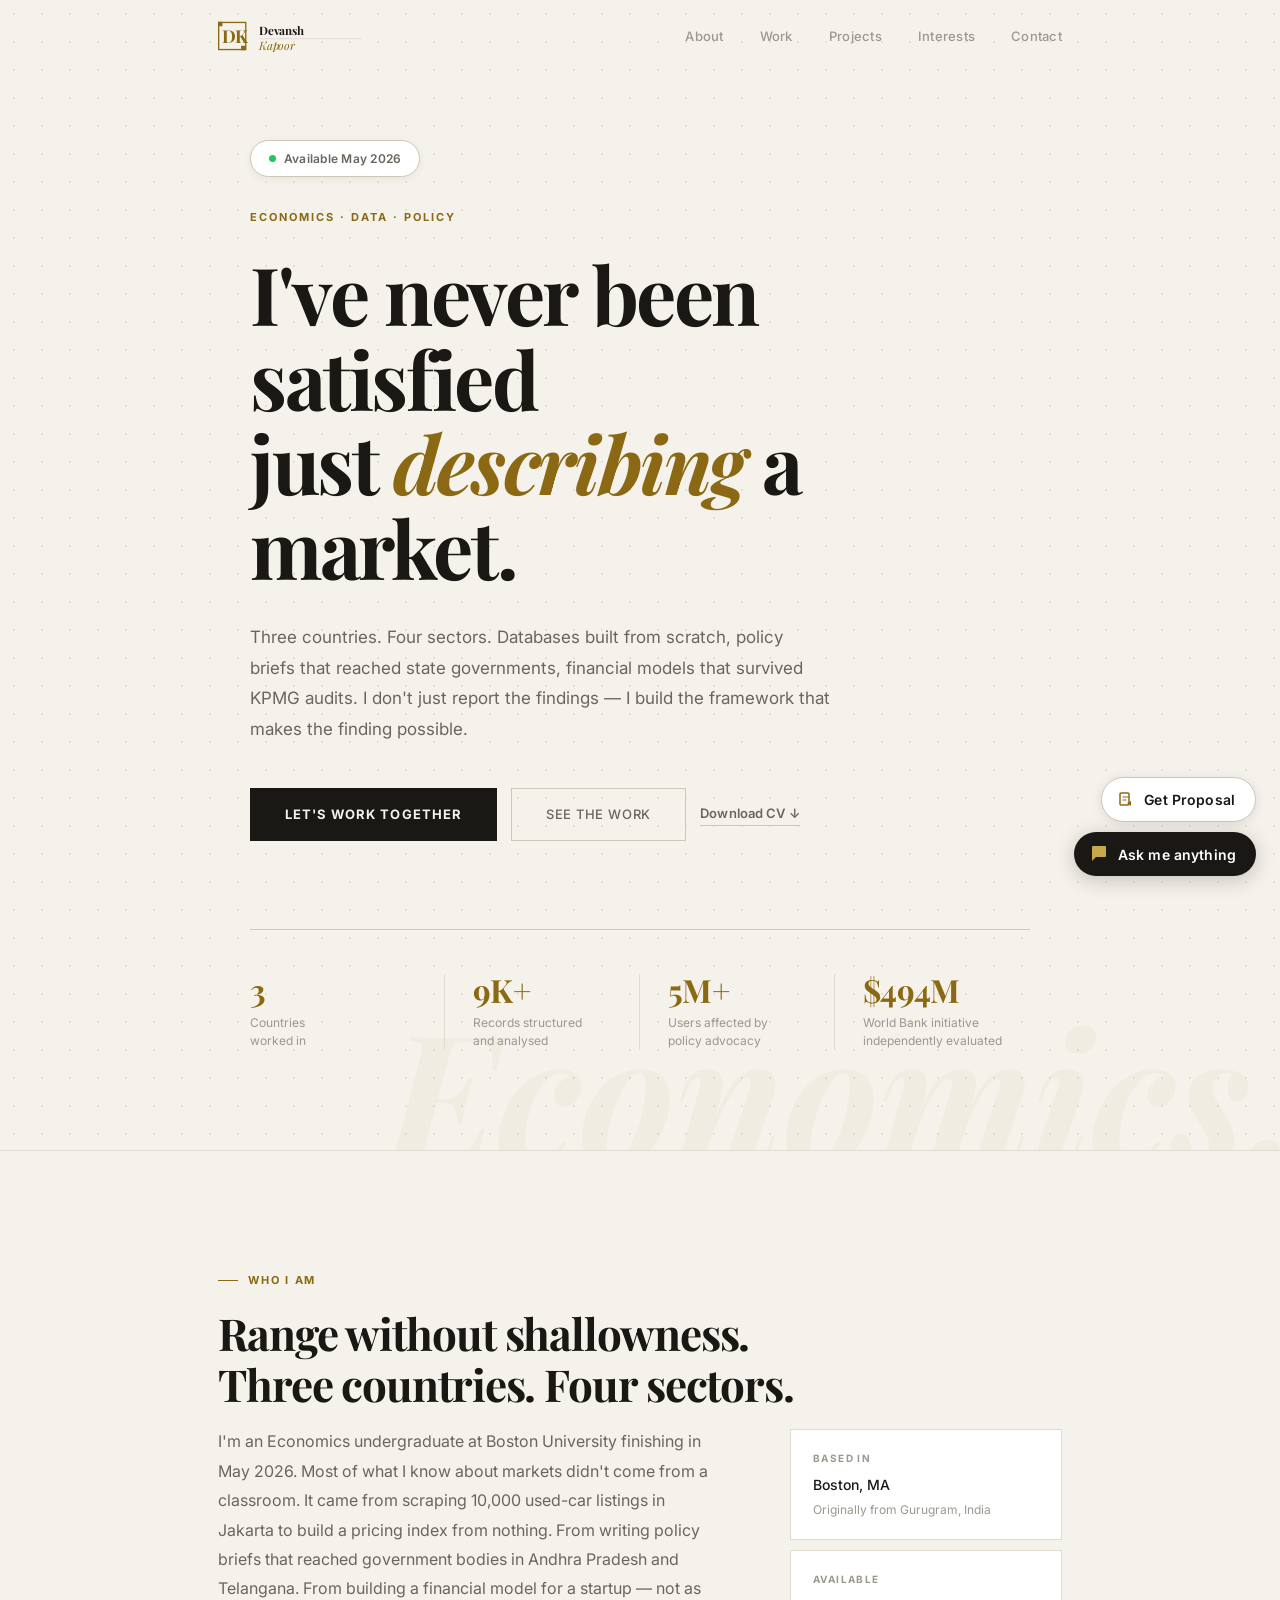
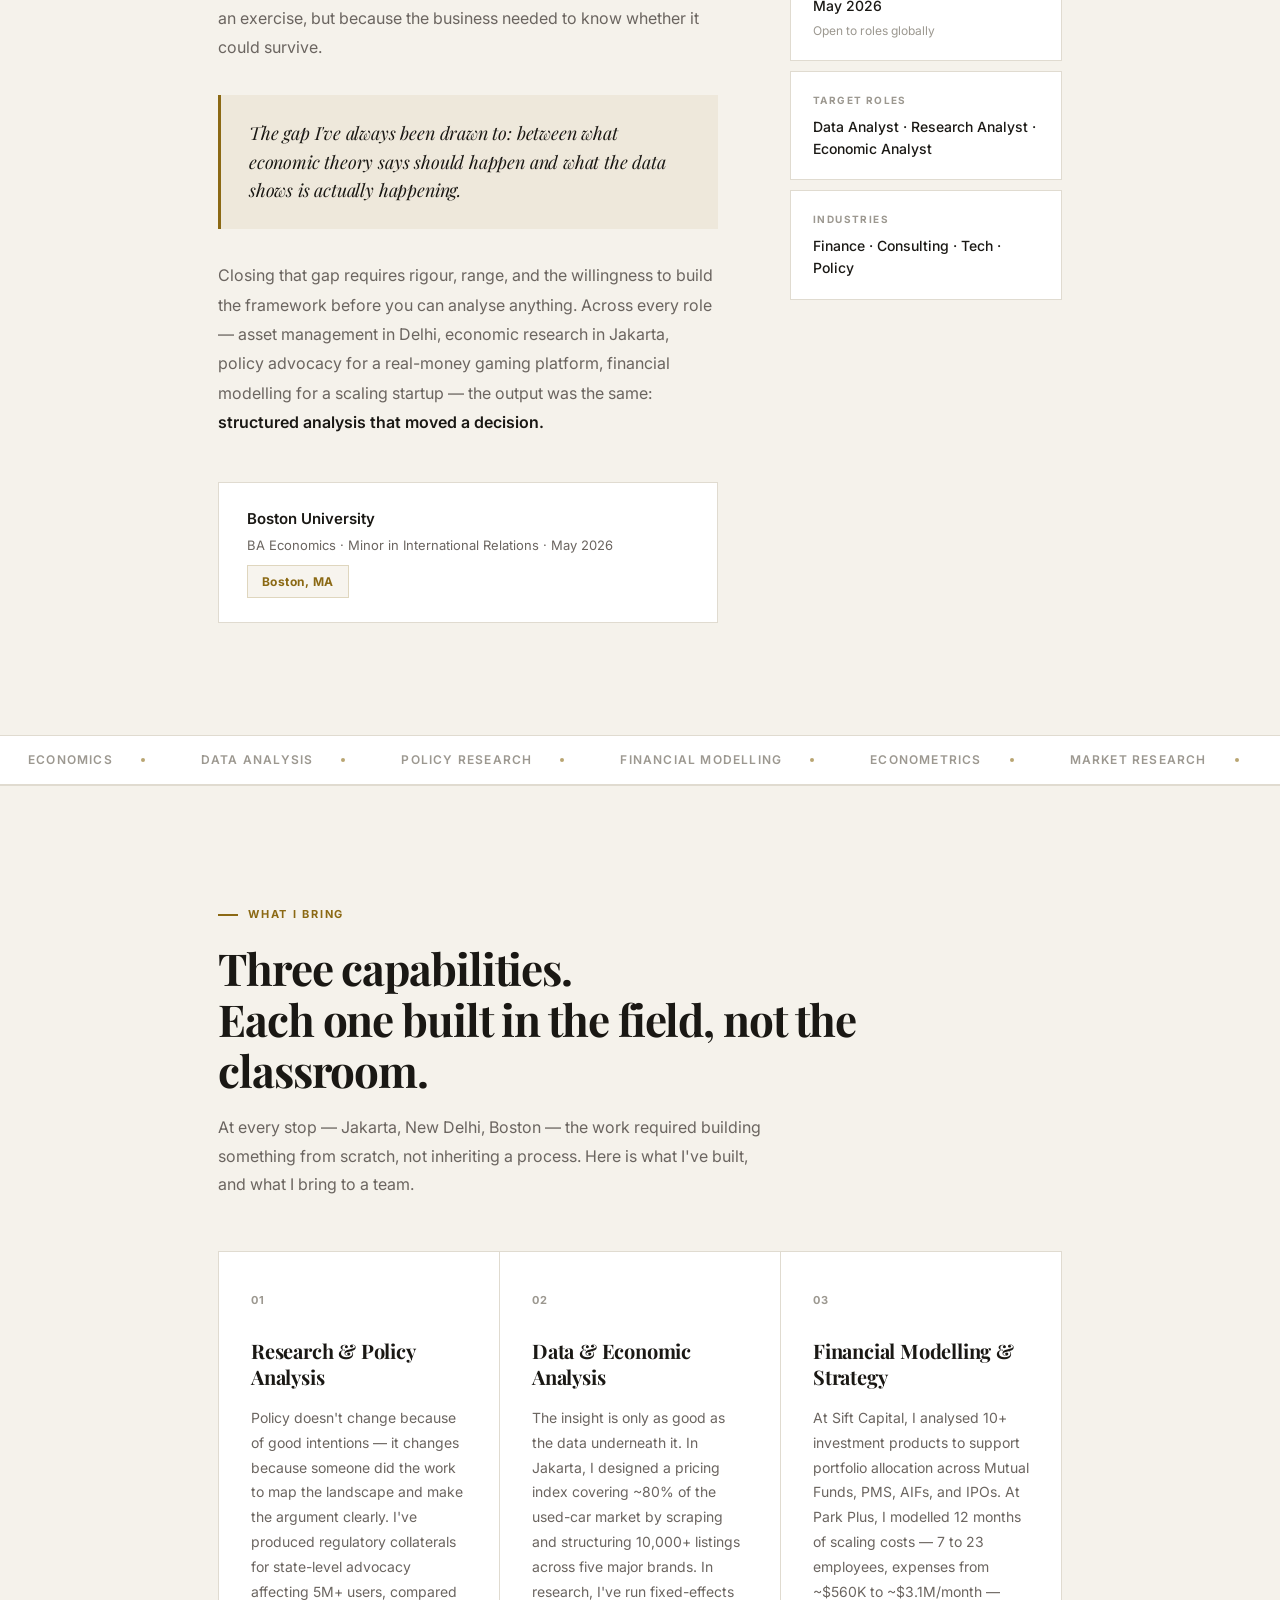
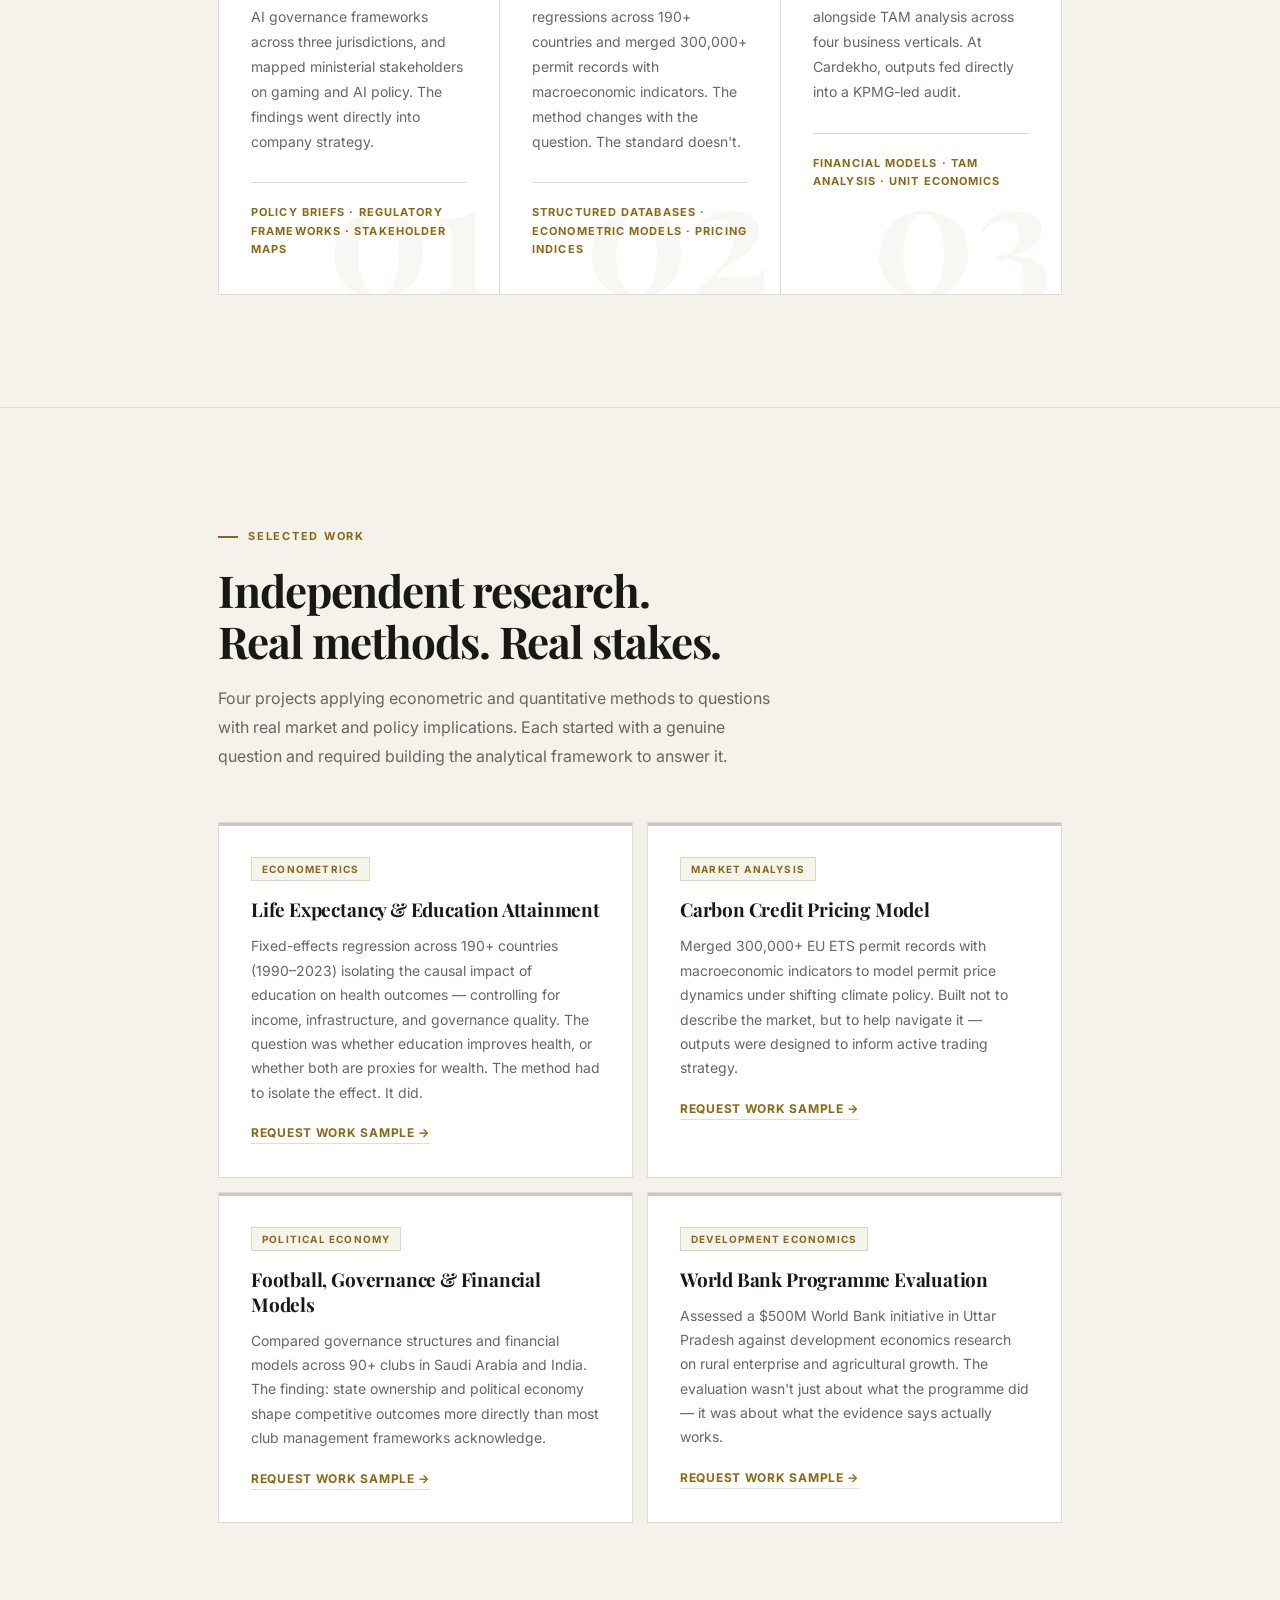
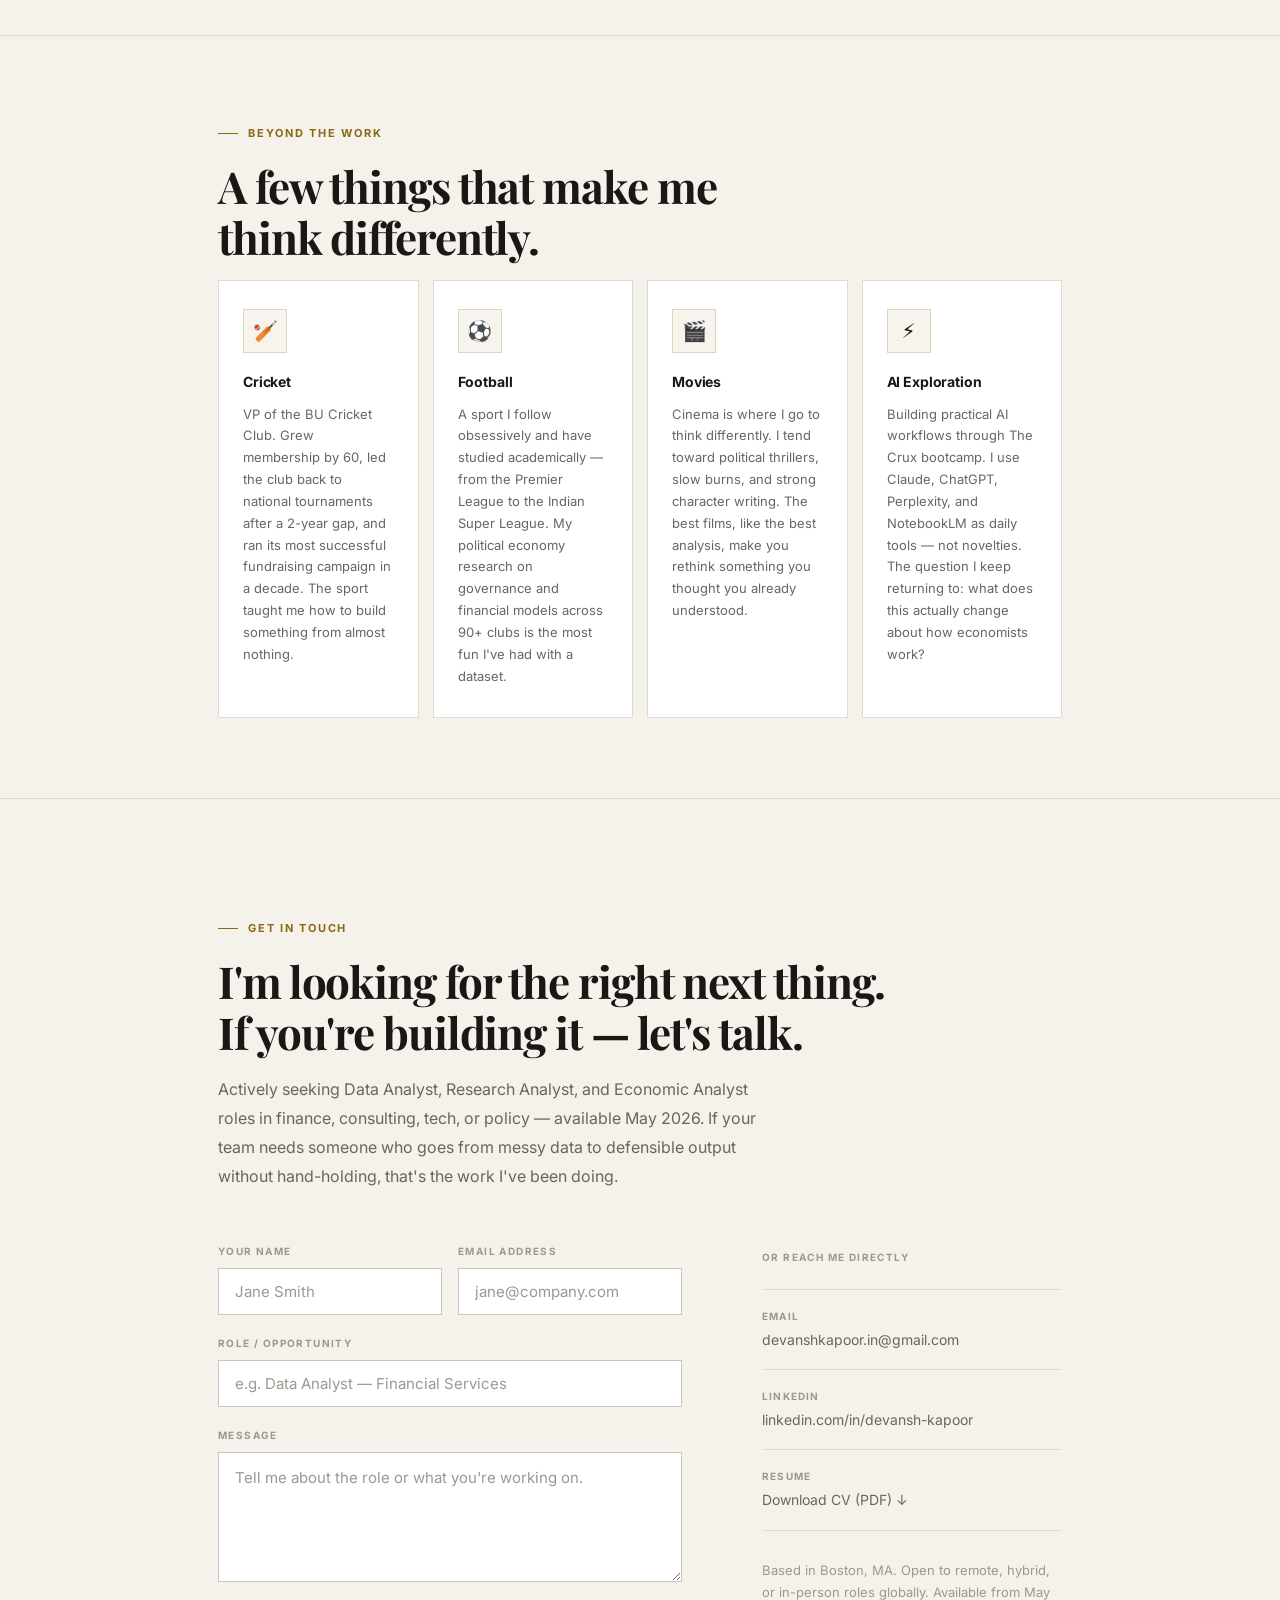
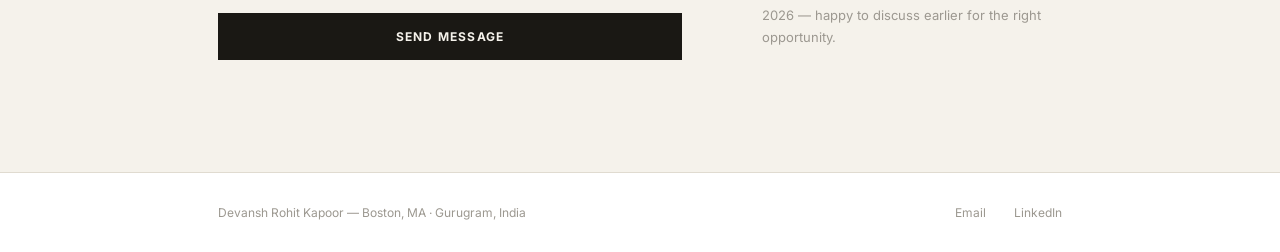
==== index.html @ a463409f "Initial commit" ====
<!DOCTYPE html>
<html lang="en">
<head>
  <meta charset="UTF-8" />
  <meta name="viewport" content="width=device-width, initial-scale=1.0" />
  <meta name="description" content="Devansh Kapoor — Economics, Data &amp; Policy Analyst. BU Economics undergraduate with experience across India, Indonesia, and the US." />
  <title>Devansh Kapoor — Economics &amp; Data Analyst</title>
  <meta name="theme-color" content="#f5f2eb" />

  <link rel="preconnect" href="https://fonts.googleapis.com" />
  <link rel="preconnect" href="https://fonts.gstatic.com" crossorigin />
  <link href="https://fonts.googleapis.com/css2?family=Playfair+Display:ital,wght@0,400;0,600;0,700;1,400;1,600&family=Inter:wght@300;400;500;600;700&display=swap" rel="stylesheet" />
  <link rel="stylesheet" href="styles.css" />
</head>
<body>

  <!-- ── Nav ── -->
  <nav id="nav">
    <div class="nav-inner">
      <a href="#hero" class="nav-logo" aria-label="Devansh Kapoor — home">
        <svg xmlns="http://www.w3.org/2000/svg" viewBox="0 0 168 36" height="32" fill="none" aria-hidden="true">
          <!-- Square mark frame -->
          <rect x="0.75" y="2.75" width="30.5" height="30.5" stroke="#8b6914" stroke-width="1.5"/>
          <!-- Corner accent squares -->
          <rect x="0" y="2" width="5" height="5" fill="#8b6914"/>
          <rect x="26" y="29" width="5" height="5" fill="#8b6914"/>
          <!-- DK monogram -->
          <text x="4" y="26" font-family="'Playfair Display', Georgia, serif" font-size="20" font-weight="700" fill="#8b6914" letter-spacing="-1">DK</text>
          <!-- Wordmark: Devansh -->
          <text x="46" y="17" font-family="'Playfair Display', Georgia, serif" font-size="13" font-weight="700" fill="#1a1814" letter-spacing="-0.2">Devansh</text>
          <!-- Thin rule between names -->
          <line x1="46" y1="21" x2="162" y2="21" stroke="#e0dbd0" stroke-width="1"/>
          <!-- Wordmark: Kapoor italic gold -->
          <text x="46" y="34" font-family="'Playfair Display', Georgia, serif" font-size="13" font-weight="400" font-style="italic" fill="#8b6914" letter-spacing="-0.2">Kapoor</text>
        </svg>
      </a>
      <ul class="nav-links">
        <li><a href="#about">About</a></li>
        <li><a href="#services">Work</a></li>
        <li><a href="#projects">Projects</a></li>
        <li><a href="#interests">Interests</a></li>
        <li><a href="#contact">Contact</a></li>
      </ul>
      <button class="nav-hamburger" id="menu-btn" aria-label="Open menu" aria-expanded="false">
        <span></span><span></span><span></span>
      </button>
    </div>
  </nav>

  <!-- Mobile Menu -->
  <div class="nav-mobile" id="mobile-menu" role="dialog" aria-label="Navigation">
    <a href="#about">About</a>
    <a href="#services">Work</a>
    <a href="#projects">Projects</a>
    <a href="#interests">Interests</a>
    <a href="#contact">Contact</a>
  </div>

  <!-- ── Hero ── -->
  <section id="hero">
    <div class="wrap">
      <div class="hero-content">
        <div class="hero-badge fade-up">
          <span class="badge-dot"></span>
          Available May 2026
        </div>

        <span class="hero-tag fade-up">Economics · Data · Policy</span>

        <h1 class="hero-h1 fade-up">
          I've never been satisfied<br>
          just <em>describing</em> a market.
        </h1>

        <p class="hero-sub fade-up">
          Three countries. Four sectors. Databases built from scratch, policy briefs that
          reached state governments, financial models that survived KPMG audits. I don't
          just report the findings — I build the framework that makes the finding possible.
        </p>

        <div class="hero-ctas fade-up">
          <a href="#contact" class="btn-primary">Let's work together</a>
          <a href="#services" class="btn-secondary">See the work</a>
          <!-- Drop Devansh_Kapoor_CV.pdf into my-site/ to activate this link -->
          <a href="./Devansh_Kapoor_CV.pdf" download class="btn-text">
            Download CV ↓
          </a>
        </div>

        <div class="hero-stats stagger">
          <div class="stat-item">
            <div class="stat-num" data-target="3" data-suffix="">3</div>
            <div class="stat-label">Countries<br>worked in</div>
          </div>
          <div class="stat-item">
            <div class="stat-num" data-target="10" data-suffix="K+">10K+</div>
            <div class="stat-label">Records structured<br>and analysed</div>
          </div>
          <div class="stat-item">
            <div class="stat-num" data-target="5" data-suffix="M+">5M+</div>
            <div class="stat-label">Users affected by<br>policy advocacy</div>
          </div>
          <div class="stat-item">
            <div class="stat-num" data-target="500" data-suffix="M" data-prefix="$">$500M</div>
            <div class="stat-label">World Bank initiative<br>independently evaluated</div>
          </div>
        </div>
      </div>
    </div>
  </section>

  <!-- ── About ── -->
  <section id="about">
    <div class="wrap">
      <p class="s-label fade-up">Who I Am</p>
      <h2 class="s-title fade-up">Range without shallowness.<br>Three countries. Four sectors.</h2>

      <div class="about-grid fade-up">
        <div class="about-body">
          <p>
            I'm an Economics undergraduate at Boston University finishing in May 2026.
            Most of what I know about markets didn't come from a classroom. It came from
            scraping 10,000 used-car listings in Jakarta to build a pricing index from
            nothing. From writing policy briefs that reached government bodies in Andhra
            Pradesh and Telangana. From building a financial model for a startup — not as
            an exercise, but because the business needed to know whether it could survive.
          </p>

          <div class="pull-quote">
            <p>The gap I've always been drawn to: between what economic theory says should happen
            and what the data shows is actually happening.</p>
          </div>

          <p>
            Closing that gap requires rigour, range, and the willingness to build the framework
            before you can analyse anything. Across every role — asset management in Delhi,
            economic research in Jakarta, policy advocacy for a real-money gaming platform,
            financial modelling for a scaling startup — the output was the same: <strong>structured
            analysis that moved a decision.</strong>
          </p>

          <div class="edu-strip">
            <div>
              <div class="edu-name">Boston University</div>
              <div class="edu-degree">BA Economics &middot; Minor in International Relations &middot; May 2026</div>
              <div class="edu-badge">Boston, MA</div>
            </div>
          </div>
        </div>

        <div class="about-sidebar">
          <div class="sidebar-block">
            <div class="sidebar-block-label">Based In</div>
            <div class="sidebar-block-value">Boston, MA</div>
            <div class="sidebar-block-sub">Originally from Gurugram, India</div>
          </div>
          <div class="sidebar-block">
            <div class="sidebar-block-label">Available</div>
            <div class="sidebar-block-value">May 2026</div>
            <div class="sidebar-block-sub">Open to roles globally</div>
          </div>
          <div class="sidebar-block">
            <div class="sidebar-block-label">Target Roles</div>
            <div class="sidebar-block-value">Data Analyst &middot; Research Analyst &middot; Economic Analyst</div>
          </div>
          <div class="sidebar-block">
            <div class="sidebar-block-label">Industries</div>
            <div class="sidebar-block-value">Finance &middot; Consulting &middot; Tech &middot; Policy</div>
          </div>
        </div>
      </div>
    </div>
  </section>

  <!-- ── Marquee — moved below About so hero → about flow is uninterrupted ── -->
  <div class="marquee-wrap">
    <div class="marquee-inner">
      <span class="marquee-item">Economics<span class="marquee-dot"></span></span>
      <span class="marquee-item">Data Analysis<span class="marquee-dot"></span></span>
      <span class="marquee-item">Policy Research<span class="marquee-dot"></span></span>
      <span class="marquee-item">Financial Modelling<span class="marquee-dot"></span></span>
      <span class="marquee-item">Econometrics<span class="marquee-dot"></span></span>
      <span class="marquee-item">Market Research<span class="marquee-dot"></span></span>
      <span class="marquee-item">Stakeholder Mapping<span class="marquee-dot"></span></span>
      <span class="marquee-item">Python &amp; SQL<span class="marquee-dot"></span></span>
      <span class="marquee-item">Stata &amp; Power BI<span class="marquee-dot"></span></span>
      <span class="marquee-item">Regression Analysis<span class="marquee-dot"></span></span>
      <span class="marquee-item">Economics<span class="marquee-dot"></span></span>
      <span class="marquee-item">Data Analysis<span class="marquee-dot"></span></span>
      <span class="marquee-item">Policy Research<span class="marquee-dot"></span></span>
      <span class="marquee-item">Financial Modelling<span class="marquee-dot"></span></span>
      <span class="marquee-item">Econometrics<span class="marquee-dot"></span></span>
      <span class="marquee-item">Market Research<span class="marquee-dot"></span></span>
      <span class="marquee-item">Stakeholder Mapping<span class="marquee-dot"></span></span>
      <span class="marquee-item">Python &amp; SQL<span class="marquee-dot"></span></span>
      <span class="marquee-item">Stata &amp; Power BI<span class="marquee-dot"></span></span>
      <span class="marquee-item">Regression Analysis<span class="marquee-dot"></span></span>
    </div>
  </div>

  <!-- ── Services ── -->
  <section id="services">
    <div class="wrap">
      <p class="s-label fade-up">What I Bring</p>
      <h2 class="s-title fade-up">Three capabilities.<br>Each one built in the field, not the classroom.</h2>
      <p class="s-intro fade-up">
        At every stop — Jakarta, New Delhi, Boston — the work required building something
        from scratch, not inheriting a process. Here is what I've built, and what I bring
        to a team.
      </p>

      <div class="services-grid stagger">
        <div class="service-card" data-num="01">
          <div class="service-num">01</div>
          <h3 class="service-title">Research &amp; Policy Analysis</h3>
          <p class="service-body">
            Policy doesn't change because of good intentions — it changes because someone
            did the work to map the landscape and make the argument clearly. I've produced
            regulatory collaterals for state-level advocacy affecting 5M+ users, compared
            AI governance frameworks across three jurisdictions, and mapped ministerial
            stakeholders on gaming and AI policy. The findings went directly into company
            strategy.
          </p>
          <div class="service-output">Policy briefs &middot; Regulatory frameworks &middot; Stakeholder maps</div>
        </div>

        <div class="service-card" data-num="02">
          <div class="service-num">02</div>
          <h3 class="service-title">Data &amp; Economic Analysis</h3>
          <p class="service-body">
            The insight is only as good as the data underneath it. In Jakarta, I designed
            a pricing index covering ~80% of the used-car market by scraping and structuring
            10,000+ listings across five major brands. In research, I've run fixed-effects
            regressions across 190+ countries and merged 300,000+ permit records with
            macroeconomic indicators. The method changes with the question. The standard
            doesn't.
          </p>
          <div class="service-output">Structured databases &middot; Econometric models &middot; Pricing indices</div>
        </div>

        <div class="service-card" data-num="03">
          <div class="service-num">03</div>
          <h3 class="service-title">Financial Modelling &amp; Strategy</h3>
          <p class="service-body">
            At Sift Capital, I analysed 10+ investment products to support portfolio
            allocation across Mutual Funds, PMS, AIFs, and IPOs. At Park Plus, I modelled
            12 months of scaling costs — 7 to 23 employees, expenses from ~$560K to
            ~$3.1M/month — alongside TAM analysis across four business verticals. At
            Cardekho, outputs fed directly into a KPMG-led audit.
          </p>
          <div class="service-output">Financial models &middot; TAM analysis &middot; Unit economics</div>
        </div>
      </div>
    </div>
  </section>

  <!-- ── Projects ── -->
  <section id="projects">
    <div class="wrap">
      <p class="s-label fade-up">Selected Work</p>
      <h2 class="s-title fade-up">Independent research.<br>Real methods. Real stakes.</h2>
      <p class="s-intro fade-up">
        Four projects applying econometric and quantitative methods to questions with real
        market and policy implications. Each started with a genuine question and required
        building the analytical framework to answer it.
      </p>

      <div class="projects-grid stagger">
        <div class="project-card">
          <span class="project-tag">Econometrics</span>
          <h3 class="project-title">Life Expectancy &amp; Education Attainment</h3>
          <p class="project-desc">
            Fixed-effects regression across 190+ countries (1990–2023) isolating the causal
            impact of education on health outcomes — controlling for income, infrastructure,
            and governance quality. The question was whether education improves health, or
            whether both are proxies for wealth. The method had to isolate the effect. It did.
          </p>
          <a href="#contact" class="project-link">Request work sample →</a>
        </div>

        <div class="project-card">
          <span class="project-tag">Market Analysis</span>
          <h3 class="project-title">Carbon Credit Pricing Model</h3>
          <p class="project-desc">
            Merged 300,000+ EU ETS permit records with macroeconomic indicators to model
            permit price dynamics under shifting climate policy. Built not to describe the
            market, but to help navigate it — outputs were designed to inform active trading
            strategy.
          </p>
          <a href="#contact" class="project-link">Request work sample →</a>
        </div>

        <div class="project-card">
          <span class="project-tag">Political Economy</span>
          <h3 class="project-title">Football, Governance &amp; Financial Models</h3>
          <p class="project-desc">
            Compared governance structures and financial models across 90+ clubs in Saudi
            Arabia and India. The finding: state ownership and political economy shape
            competitive outcomes more directly than most club management frameworks
            acknowledge.
          </p>
          <a href="#contact" class="project-link">Request work sample →</a>
        </div>

        <div class="project-card">
          <span class="project-tag">Development Economics</span>
          <h3 class="project-title">World Bank Programme Evaluation</h3>
          <p class="project-desc">
            Assessed a $500M World Bank initiative in Uttar Pradesh against development
            economics research on rural enterprise and agricultural growth. The evaluation
            wasn't just about what the programme did — it was about what the evidence says
            actually works.
          </p>
          <a href="#contact" class="project-link">Request work sample →</a>
        </div>
      </div>
    </div>
  </section>

  <!-- ── Interests ── -->
  <section id="interests">
    <div class="wrap">
      <p class="s-label fade-up">Beyond the Work</p>
      <h2 class="s-title fade-up">A few things that make me<br>think differently.</h2>

      <div class="interests-grid stagger">
        <div class="interest-card">
          <div class="interest-icon-wrap">🏏</div>
          <div class="interest-title">Cricket</div>
          <p class="interest-body">
            VP of the BU Cricket Club. Grew membership by 60, led the club back to national
            tournaments after a 2-year gap, and ran its most successful fundraising campaign
            in a decade. The sport taught me how to build something from almost nothing.
          </p>
        </div>

        <div class="interest-card">
          <div class="interest-icon-wrap">⚽</div>
          <div class="interest-title">Football</div>
          <p class="interest-body">
            A sport I follow obsessively and have studied academically — from the Premier
            League to the Indian Super League. My political economy research on governance
            and financial models across 90+ clubs is the most fun I've had with a dataset.
          </p>
        </div>

        <div class="interest-card">
          <div class="interest-icon-wrap">🎬</div>
          <div class="interest-title">Movies</div>
          <p class="interest-body">
            Cinema is where I go to think differently. I tend toward political thrillers,
            slow burns, and strong character writing. The best films, like the best analysis,
            make you rethink something you thought you already understood.
          </p>
        </div>

        <div class="interest-card">
          <div class="interest-icon-wrap">⚡</div>
          <div class="interest-title">AI Exploration</div>
          <p class="interest-body">
            Building practical AI workflows through The Crux bootcamp. I use Claude,
            ChatGPT, Perplexity, and NotebookLM as daily tools — not novelties. The
            question I keep returning to: what does this actually change about how
            economists work?
          </p>
        </div>
      </div>
    </div>
  </section>

  <!-- ── Contact ── -->
  <section id="contact">
    <div class="wrap">
      <p class="s-label fade-up">Get In Touch</p>
      <h2 class="s-title fade-up">I'm looking for the right next thing.<br>If you're building it — let's talk.</h2>
      <p class="s-intro fade-up">
        Actively seeking Data Analyst, Research Analyst, and Economic Analyst roles in
        finance, consulting, tech, or policy — available May 2026. If your team needs
        someone who goes from messy data to defensible output without hand-holding,
        that's the work I've been doing.
      </p>

      <div class="contact-grid fade-up">
        <form id="contact-form" novalidate>
          <div class="form-row">
            <div class="form-group">
              <label class="form-label" for="name">Your Name</label>
              <input class="form-input" type="text" id="name" name="name" placeholder="Jane Smith" required />
            </div>
            <div class="form-group">
              <label class="form-label" for="email">Email Address</label>
              <input class="form-input" type="email" id="email" name="email" placeholder="jane@company.com" required />
            </div>
          </div>
          <div class="form-group">
            <label class="form-label" for="role">Role / Opportunity</label>
            <input class="form-input" type="text" id="role" name="role" placeholder="e.g. Data Analyst — Financial Services" />
          </div>
          <div class="form-group">
            <label class="form-label" for="message">Message</label>
            <textarea class="form-textarea" id="message" name="message" placeholder="Tell me about the role or what you're working on." required></textarea>
          </div>
          <button type="submit" class="form-submit" id="submit-btn">Send Message</button>
          <div class="form-error" id="form-error">Please fill in all required fields.</div>
          <div class="form-success" id="form-success">
            <p>Message received. I'll be in touch shortly.</p>
          </div>
        </form>

        <div class="contact-aside">
          <p class="contact-aside-label">Or reach me directly</p>
          <a href="mailto:devanshkapoor.in@gmail.com" class="contact-link">
            <div class="contact-link-label">Email</div>
            <div class="contact-link-val">devanshkapoor.in@gmail.com</div>
          </a>
          <a href="https://linkedin.com/in/devansh-kapoor-2b444b213" target="_blank" rel="noopener noreferrer" class="contact-link">
            <div class="contact-link-label">LinkedIn</div>
            <div class="contact-link-val">linkedin.com/in/devansh-kapoor</div>
          </a>
          <!-- Drop Devansh_Kapoor_CV.pdf into my-site/ to activate -->
          <a href="./Devansh_Kapoor_CV.pdf" download class="contact-link">
            <div class="contact-link-label">Resume</div>
            <div class="contact-link-val">Download CV (PDF) ↓</div>
          </a>
          <p class="contact-note">
            Based in Boston, MA. Open to remote, hybrid, or in-person roles globally.
            Available from May 2026 — happy to discuss earlier for the right opportunity.
          </p>
        </div>
      </div>
    </div>
  </section>

  <!-- ── Widgets ── -->
  <div id="widgets-root">

    <!-- Q&A Chat Window -->
    <div id="chat-window" class="cw-window" aria-live="polite" aria-label="Chat with Devansh's assistant">
      <div class="cw-header">
        <div class="cw-avatar">DK</div>
        <div class="cw-header-info">
          <div class="cw-header-name">Devansh's Assistant</div>
          <div class="cw-header-sub">Ask me anything</div>
        </div>
        <button class="cw-close-btn" id="chat-close" aria-label="Close chat">&times;</button>
      </div>
      <div id="chat-messages" class="cw-messages"></div>
      <div class="cw-input-row">
        <input id="chat-input" class="cw-input" type="text" placeholder="Ask about my work..." autocomplete="off" maxlength="500" aria-label="Message"/>
        <button id="chat-send" class="cw-send" aria-label="Send">
          <svg width="16" height="16" viewBox="0 0 16 16" fill="none" aria-hidden="true">
            <path d="M13.5 8L2.5 2.5l2 5.5-2 5.5L13.5 8z" fill="currentColor"/>
          </svg>
        </button>
      </div>
    </div>

    <!-- Proposal Intake Window -->
    <div id="prop-window" class="cw-window" aria-live="polite" aria-label="Get a proposal">
      <div class="cw-header cw-header--proposal">
        <div class="cw-avatar cw-avatar--proposal">
          <svg width="16" height="16" viewBox="0 0 16 16" fill="none" aria-hidden="true">
            <rect x="2" y="1" width="9" height="12" rx="1" stroke="currentColor" stroke-width="1.5"/>
            <path d="M5 5h5M5 8h3" stroke="currentColor" stroke-width="1.2" stroke-linecap="round"/>
            <path d="M9 11l4 3V9l-4 2z" fill="currentColor"/>
          </svg>
        </div>
        <div class="cw-header-info">
          <div class="cw-header-name">Get a Proposal</div>
          <div class="cw-header-sub">6 quick questions</div>
        </div>
        <button class="cw-close-btn" id="prop-close" aria-label="Close proposal">&times;</button>
      </div>
      <div class="cw-progress-strip">
        <div class="cw-progress-track">
          <div class="cw-progress-fill" id="prop-progress-fill"></div>
        </div>
        <span class="cw-progress-label" id="prop-progress-label">Step 1 of 6</span>
      </div>
      <div id="prop-messages" class="cw-messages"></div>
      <div class="cw-input-row">
        <input id="prop-input" class="cw-input" type="text" placeholder="Your answer..." autocomplete="off" maxlength="500" aria-label="Answer"/>
        <button id="prop-send" class="cw-send" aria-label="Send">
          <svg width="16" height="16" viewBox="0 0 16 16" fill="none" aria-hidden="true">
            <path d="M13.5 8L2.5 2.5l2 5.5-2 5.5L13.5 8z" fill="currentColor"/>
          </svg>
        </button>
      </div>
    </div>

    <!-- Launcher stack -->
    <div id="launcher-stack">
      <button id="prop-toggle" class="cw-toggle cw-toggle--secondary" aria-label="Get a proposal" aria-expanded="false">
        <span class="cw-toggle-icon">
          <svg width="16" height="16" viewBox="0 0 16 16" fill="none" aria-hidden="true">
            <rect x="2" y="1" width="9" height="12" rx="1" stroke="currentColor" stroke-width="1.5"/>
            <path d="M5 5h5M5 8h3" stroke="currentColor" stroke-width="1.2" stroke-linecap="round"/>
            <path d="M9 11l4 3V9l-4 2z" fill="currentColor"/>
          </svg>
        </span>
        <span class="cw-toggle-label">Get Proposal</span>
      </button>
      <button id="chat-toggle" class="cw-toggle" aria-label="Open chat assistant" aria-expanded="false">
        <span class="cw-toggle-icon">
          <svg width="18" height="18" viewBox="0 0 18 18" fill="none" aria-hidden="true">
            <path d="M2 2a1 1 0 011-1h12a1 1 0 011 1v9a1 1 0 01-1 1H6l-4 4V2z" fill="currentColor"/>
          </svg>
        </span>
        <span class="cw-toggle-label">Ask me anything</span>
      </button>
    </div>

  </div>

  <!-- ── Footer ── -->
  <footer>
    <div class="footer-inner">
      <span class="footer-copy">Devansh Rohit Kapoor &mdash; Boston, MA &middot; Gurugram, India</span>
      <div class="footer-links">
        <a href="mailto:devanshkapoor.in@gmail.com">Email</a>
        <a href="https://linkedin.com/in/devansh-kapoor-2b444b213" target="_blank" rel="noopener noreferrer">LinkedIn</a>
      </div>
    </div>
  </footer>

  <script>
    // ── Nav scroll ──────────────────────────────────────────────────────────
    const nav = document.getElementById('nav');
    let ticking = false;
    window.addEventListener('scroll', () => {
      if (!ticking) {
        requestAnimationFrame(() => {
          nav.classList.toggle('scrolled', window.scrollY > 56);
          ticking = false;
        });
        ticking = true;
      }
    }, { passive: true });

    // ── Mobile menu ─────────────────────────────────────────────────────────
    const menuBtn    = document.getElementById('menu-btn');
    const mobileMenu = document.getElementById('mobile-menu');

    function toggleMenu(force) {
      const open = force !== undefined ? force : !mobileMenu.classList.contains('open');
      mobileMenu.classList.toggle('open', open);
      menuBtn.classList.toggle('open', open);
      menuBtn.setAttribute('aria-expanded', String(open));
      document.body.style.overflow = open ? 'hidden' : '';
    }

    menuBtn.addEventListener('click', () => toggleMenu());
    mobileMenu.querySelectorAll('a').forEach(l => l.addEventListener('click', () => toggleMenu(false)));
    document.addEventListener('keydown', e => { if (e.key === 'Escape') toggleMenu(false); });

    // ── Scroll animations ───────────────────────────────────────────────────
    const observer = new IntersectionObserver((entries) => {
      entries.forEach(entry => {
        if (entry.isIntersecting) {
          entry.target.classList.add('visible');
          observer.unobserve(entry.target);
        }
      });
    }, { threshold: 0.07, rootMargin: '0px 0px -48px 0px' });

    document.querySelectorAll('.fade-up, .stagger').forEach(el => observer.observe(el));

    // ── Animated stat counters (P1-1: skip animation for single-digit targets) ──
    function easeOutCubic(t) { return 1 - Math.pow(1 - t, 3); }

    function animateCounter(el) {
      const target   = parseInt(el.dataset.target, 10);
      const suffix   = el.dataset.suffix || '';
      const prefix   = el.dataset.prefix || '';

      // Don't animate single-digit numbers — it looks broken
      if (target <= 9) {
        el.textContent = prefix + target + suffix;
        return;
      }

      const duration = 1600;
      let start = null;

      function step(ts) {
        if (!start) start = ts;
        const progress = Math.min((ts - start) / duration, 1);
        const value    = Math.floor(easeOutCubic(progress) * target);
        el.textContent = prefix + value + suffix;
        if (progress < 1) requestAnimationFrame(step);
        else el.textContent = prefix + target + suffix;
      }

      requestAnimationFrame(step);
    }

    const statsObserver = new IntersectionObserver((entries) => {
      entries.forEach(entry => {
        if (entry.isIntersecting) {
          entry.target.querySelectorAll('.stat-num[data-target]').forEach(animateCounter);
          statsObserver.unobserve(entry.target);
        }
      });
    }, { threshold: 0.5 });

    const statsEl = document.querySelector('.hero-stats');
    if (statsEl) statsObserver.observe(statsEl);

    // ── Contact form (P0-1: real Formspree submit | P0-3: visible validation) ──
    // SETUP: Create a free account at formspree.io, make a form, paste your
    // form ID below to replace YOUR_FORM_ID. Takes ~5 minutes.
    const FORMSPREE_ID = 'YOUR_FORM_ID';

    const form       = document.getElementById('contact-form');
    const submitBtn  = document.getElementById('submit-btn');
    const successMsg = document.getElementById('form-success');
    const errorMsg   = document.getElementById('form-error');

    function markError(el) { el.classList.add('error'); }
    function clearErrors() {
      form.querySelectorAll('.error').forEach(el => el.classList.remove('error'));
      errorMsg.style.display = 'none';
    }

    // Clear error state on input
    form.querySelectorAll('.form-input, .form-textarea').forEach(el => {
      el.addEventListener('input', () => el.classList.remove('error'));
    });

    form.addEventListener('submit', async (e) => {
      e.preventDefault();
      clearErrors();

      const nameEl    = form.querySelector('#name');
      const emailEl   = form.querySelector('#email');
      const messageEl = form.querySelector('#message');

      // P0-3: Visible validation — mark every empty required field
      let hasErrors = false;
      if (!nameEl.value.trim())    { markError(nameEl);    hasErrors = true; }
      if (!emailEl.value.trim())   { markError(emailEl);   hasErrors = true; }
      if (!messageEl.value.trim()) { markError(messageEl); hasErrors = true; }

      if (hasErrors) {
        errorMsg.style.display = 'block';
        submitBtn.classList.add('shake');
        setTimeout(() => submitBtn.classList.remove('shake'), 450);
        return;
      }

      submitBtn.textContent = 'Sending\u2026';
      submitBtn.disabled = true;

      // P0-1: Real Formspree submission
      try {
        const res = await fetch(`https://formspree.io/f/${FORMSPREE_ID}`, {
          method:  'POST',
          headers: { 'Accept': 'application/json' },
          body:    new FormData(form)
        });

        if (res.ok) {
          submitBtn.textContent = 'Message Sent';
          successMsg.style.display = 'block';
          form.reset();
          successMsg.scrollIntoView({ behavior: 'smooth', block: 'nearest' });
        } else {
          throw new Error('Server error');
        }
      } catch {
        submitBtn.textContent = 'Send Message';
        submitBtn.disabled = false;
        errorMsg.textContent = 'Something went wrong. Email directly: devanshkapoor.in@gmail.com';
        errorMsg.style.display = 'block';
      }
    });

    // ── Shared widget helpers ─────────────────────────────────────────────────
    const launcherStack = document.getElementById('launcher-stack');

    function showLaunchers() { launcherStack.classList.remove('hidden'); }
    function hideLaunchers() { launcherStack.classList.add('hidden'); }

    function makeTypingEl(id) {
      const el = document.createElement('div');
      el.className = 'cw-msg cw-msg--assistant cw-typing';
      el.id = id;
      el.innerHTML = '<span></span><span></span><span></span>';
      return el;
    }

    // ── Q&A Chat Widget ───────────────────────────────────────────────────────
    (function () {
      const chatWindow = document.getElementById('chat-window');
      const toggleBtn  = document.getElementById('chat-toggle');
      const closeBtn   = document.getElementById('chat-close');
      const messagesEl = document.getElementById('chat-messages');
      const inputEl    = document.getElementById('chat-input');
      const sendBtn    = document.getElementById('chat-send');

      let isOpen    = false;
      let isWaiting = false;
      let history   = [];

      const WELCOME = "Hi — I'm Devansh's assistant. Ask me about his work, projects, background, or what he's looking for and I'll give you a straight answer.";

      function openChat() {
        if (isOpen) return;
        isOpen = true;
        hideLaunchers();
        chatWindow.classList.add('open');
        toggleBtn.setAttribute('aria-expanded', 'true');
        if (messagesEl.children.length === 0) appendMsg('assistant', WELCOME);
        setTimeout(() => inputEl.focus(), 280);
      }

      function closeChat() {
        if (!isOpen) return;
        isOpen = false;
        chatWindow.classList.remove('open');
        toggleBtn.setAttribute('aria-expanded', 'false');
        showLaunchers();
      }

      toggleBtn.addEventListener('click', () => isOpen ? closeChat() : openChat());
      closeBtn.addEventListener('click', closeChat);
      document.addEventListener('keydown', (e) => { if (e.key === 'Escape' && isOpen) closeChat(); });

      function appendMsg(role, text) {
        const b = document.createElement('div');
        b.className = `cw-msg cw-msg--${role}`;
        b.textContent = text;
        messagesEl.appendChild(b);
        messagesEl.scrollTop = messagesEl.scrollHeight;
      }

      function lockInput()   { isWaiting = true;  inputEl.disabled = sendBtn.disabled = true; }
      function unlockInput() { isWaiting = false; inputEl.disabled = sendBtn.disabled = false; inputEl.focus(); }

      async function sendMessage() {
        const text = inputEl.value.trim();
        if (!text || isWaiting) return;
        inputEl.value = '';
        lockInput();
        appendMsg('user', text);
        history.push({ role: 'user', content: text });

        const typingEl = makeTypingEl('cw-typing-qa');
        messagesEl.appendChild(typingEl);
        messagesEl.scrollTop = messagesEl.scrollHeight;

        try {
          const res  = await fetch('/api/chat', { method: 'POST', headers: { 'Content-Type': 'application/json' }, body: JSON.stringify({ messages: history }) });
          typingEl.remove();
          if (!res.ok) throw new Error(`HTTP ${res.status}`);
          const data = await res.json();
          if (!data.reply) throw new Error('Empty reply');
          appendMsg('assistant', data.reply);
          history.push({ role: 'assistant', content: data.reply });
        } catch (err) {
          typingEl.remove();
          appendMsg('assistant', "Something went wrong — reach out directly at devanshkapoor.in@gmail.com.");
          console.error('Chat error:', err);
        } finally {
          unlockInput();
        }
      }

      sendBtn.addEventListener('click', sendMessage);
      inputEl.addEventListener('keydown', (e) => { if (e.key === 'Enter' && !e.shiftKey) { e.preventDefault(); sendMessage(); } });
    })();

    // ── Proposal Intake Widget ────────────────────────────────────────────────
    (function () {
      const propWindow     = document.getElementById('prop-window');
      const toggleBtn      = document.getElementById('prop-toggle');
      const closeBtn       = document.getElementById('prop-close');
      const messagesEl     = document.getElementById('prop-messages');
      const inputEl        = document.getElementById('prop-input');
      const sendBtn        = document.getElementById('prop-send');
      const progressFill   = document.getElementById('prop-progress-fill');
      const progressLabel  = document.getElementById('prop-progress-label');

      let isOpen    = false;
      let isWaiting = false;
      let started   = false;
      let history   = [];
      let complete  = false;

      function updateProgress(step) {
        const pct = Math.round((step / 6) * 100);
        progressFill.style.width = pct + '%';
        progressLabel.textContent = 'Step ' + step + ' of 6';
      }

      function openProp() {
        if (isOpen) return;
        isOpen = true;
        hideLaunchers();
        propWindow.classList.add('open');
        toggleBtn.setAttribute('aria-expanded', 'true');
        if (!started) { started = true; startIntake(); }
        else if (!complete) setTimeout(() => inputEl.focus(), 280);
      }

      function closeProp() {
        if (!isOpen) return;
        isOpen = false;
        propWindow.classList.remove('open');
        toggleBtn.setAttribute('aria-expanded', 'false');
        showLaunchers();
      }

      toggleBtn.addEventListener('click', () => isOpen ? closeProp() : openProp());
      closeBtn.addEventListener('click', closeProp);
      document.addEventListener('keydown', (e) => { if (e.key === 'Escape' && isOpen) closeProp(); });

      function appendMsg(role, text) {
        const b = document.createElement('div');
        b.className = `cw-msg cw-msg--${role}`;
        b.textContent = text;
        messagesEl.appendChild(b);
        messagesEl.scrollTop = messagesEl.scrollHeight;
        return b;
      }

      function lockInput()   { isWaiting = true;  inputEl.disabled = sendBtn.disabled = true; }
      function unlockInput() { isWaiting = false; inputEl.disabled = sendBtn.disabled = false; inputEl.focus(); }
      function freezeInput() { inputEl.disabled = sendBtn.disabled = true; inputEl.placeholder = 'Proposal request sent.'; }

      async function callAPI() {
        const res = await fetch('/api/chat', {
          method: 'POST',
          headers: { 'Content-Type': 'application/json' },
          body: JSON.stringify({ messages: history })
        });
        if (!res.ok) throw new Error(`HTTP ${res.status}`);
        return res.json();
      }

      async function startIntake() {
        lockInput();
        const triggerMsg = "I'd like to get a proposal.";
        history.push({ role: 'user', content: triggerMsg });

        const typingEl = makeTypingEl('cw-typing-prop');
        messagesEl.appendChild(typingEl);
        messagesEl.scrollTop = messagesEl.scrollHeight;

        try {
          const data = await callAPI();
          typingEl.remove();
          appendMsg('assistant', data.reply);
          history.push({ role: 'assistant', content: data.reply });
          if (data.intake_step) updateProgress(data.intake_step);
        } catch (err) {
          typingEl.remove();
          appendMsg('assistant', "Something went wrong — email devanshkapoor.in@gmail.com directly.");
          console.error('Proposal start error:', err);
        }
        unlockInput();
      }

      async function sendAnswer() {
        const text = inputEl.value.trim();
        if (!text || isWaiting || complete) return;
        inputEl.value = '';
        lockInput();
        appendMsg('user', text);
        history.push({ role: 'user', content: text });

        const typingEl = makeTypingEl('cw-typing-prop');
        messagesEl.appendChild(typingEl);
        messagesEl.scrollTop = messagesEl.scrollHeight;

        try {
          const data = await callAPI();
          typingEl.remove();
          appendMsg('assistant', data.reply);
          history.push({ role: 'assistant', content: data.reply });

          if (data.intake_step) updateProgress(data.intake_step);

          if (data.intake_complete) {
            complete = true;
            progressFill.style.width = '100%';
            progressLabel.textContent = 'Complete';
            freezeInput();
            // Fire proposal to backend (best-effort)
            fetch('/api/generate-proposal', {
              method: 'POST',
              headers: { 'Content-Type': 'application/json' },
              body: JSON.stringify({ intake_data: data.intake_data, conversation: history })
            }).catch(err => console.error('generate-proposal error:', err));
            return;
          }
        } catch (err) {
          typingEl.remove();
          appendMsg('assistant', "Something went wrong — email devanshkapoor.in@gmail.com directly.");
          console.error('Proposal send error:', err);
        }
        unlockInput();
      }

      sendBtn.addEventListener('click', sendAnswer);
      inputEl.addEventListener('keydown', (e) => { if (e.key === 'Enter' && !e.shiftKey) { e.preventDefault(); sendAnswer(); } });
    })();
  </script>

</body>
</html>
---- styles.css ----
/* ==========================================================================
   styles.css — Devansh Kapoor Portfolio
   Design: Editorial Light
   ========================================================================== */

/* ── 1. Design Tokens ────────────────────────────────────────────────────── */
:root {
  --bg:           #f5f2eb;
  --surface:      #ffffff;
  --surface-2:    #edeae2;
  --border:       #e0dbd0;
  --border-2:     #ccc7b8;
  --text:         #1a1814;
  --text-2:       #6b6560;
  --text-3:       #9c9890;
  --accent:       #8b6914;
  --accent-light: rgba(139, 105, 20, 0.07);
  --accent-mid:   rgba(139, 105, 20, 0.14);
  --accent-border:rgba(139, 105, 20, 0.22);

  --serif: 'Playfair Display', Georgia, serif;
  --sans:  'Inter', system-ui, -apple-system, sans-serif;

  --max:   900px;
  --pad-x: 28px;
  --gap-s: 112px;

  --ease: cubic-bezier(0.16, 1, 0.3, 1);
  --t:    0.22s ease;
}

/* ── 2. Reset & Base ─────────────────────────────────────────────────────── */
*, *::before, *::after { box-sizing: border-box; margin: 0; padding: 0; }

html {
  scroll-behavior: smooth;
  scroll-padding-top: 72px;
}

body {
  background: var(--bg);
  color: var(--text);
  font-family: var(--sans);
  line-height: 1.6;
  -webkit-font-smoothing: antialiased;
  -moz-osx-font-smoothing: grayscale;
  overflow-x: hidden;
}

a { color: inherit; text-decoration: none; }
ul { list-style: none; }
img { max-width: 100%; display: block; }

/* ── 3. Layout ───────────────────────────────────────────────────────────── */
.wrap {
  max-width: var(--max);
  margin: 0 auto;
  padding: 0 var(--pad-x);
}

section {
  padding: var(--gap-s) 0;
  border-top: 1px solid var(--border);
}

/* ── 4. Section Headers ──────────────────────────────────────────────────── */
.s-label {
  display: inline-flex;
  align-items: center;
  gap: 10px;
  font-size: 11px;
  font-weight: 700;
  letter-spacing: 0.16em;
  text-transform: uppercase;
  color: var(--accent);
  margin-bottom: 18px;
}

.s-label::before {
  content: '';
  display: block;
  width: 20px;
  height: 1.5px;
  background: var(--accent);
  flex-shrink: 0;
}

.s-title {
  font-family: var(--serif);
  font-size: clamp(28px, 4vw, 44px);
  line-height: 1.16;
  letter-spacing: -0.025em;
  color: var(--text);
  margin-bottom: 18px;
}

.s-intro {
  font-size: 16px;
  color: var(--text-2);
  line-height: 1.8;
  max-width: 560px;
  margin-bottom: 52px;
}

/* ── 5. Buttons ──────────────────────────────────────────────────────────── */
/* Text-style download link used in hero CTAs */
.btn-text {
  display: inline-flex;
  align-items: center;
  gap: 6px;
  font-size: 13px;
  font-weight: 600;
  color: var(--text-2);
  border-bottom: 1px solid var(--border-2);
  padding-bottom: 1px;
  letter-spacing: 0.01em;
  transition: color var(--t), border-color var(--t);
  align-self: center;
}

.btn-text:hover { color: var(--accent); border-color: var(--accent); }


.btn-primary {
  display: inline-block;
  background: var(--text);
  color: var(--bg);
  padding: 15px 34px;
  font-size: 13px;
  font-weight: 700;
  letter-spacing: 0.08em;
  text-transform: uppercase;
  border: 1.5px solid var(--text);
  cursor: pointer;
  transition: background var(--t), color var(--t), transform 0.2s var(--ease), box-shadow 0.2s ease;
  white-space: nowrap;
}

.btn-primary:hover {
  background: transparent;
  color: var(--text);
  transform: translateY(-2px);
  box-shadow: 0 8px 28px rgba(26, 24, 20, 0.1);
}

.btn-secondary {
  display: inline-block;
  background: transparent;
  color: var(--text-2);
  padding: 15px 34px;
  font-size: 13px;
  font-weight: 500;
  letter-spacing: 0.06em;
  text-transform: uppercase;
  border: 1.5px solid var(--border-2);
  cursor: pointer;
  transition: color var(--t), border-color var(--t), transform 0.2s var(--ease);
  white-space: nowrap;
}

.btn-secondary:hover {
  color: var(--text);
  border-color: var(--text-2);
  transform: translateY(-2px);
}

/* ── 6. Nav ──────────────────────────────────────────────────────────────── */
#nav {
  position: fixed;
  top: 0; left: 0; right: 0;
  z-index: 1000;
  transition: background 0.35s ease, border-color 0.35s ease, box-shadow 0.35s ease;
  border-bottom: 1px solid transparent;
}

#nav.scrolled {
  background: rgba(255, 255, 255, 0.96);
  border-color: var(--border);
  box-shadow: 0 1px 20px rgba(26, 24, 20, 0.06);
  backdrop-filter: saturate(180%) blur(12px);
  -webkit-backdrop-filter: saturate(180%) blur(12px);
}

.nav-inner {
  max-width: var(--max);
  margin: 0 auto;
  padding: 20px var(--pad-x);
  display: flex;
  justify-content: space-between;
  align-items: center;
}

.nav-logo {
  display: flex;
  align-items: center;
  flex-shrink: 0;
  transition: opacity var(--t);
}

.nav-logo:hover { opacity: 0.72; }

.nav-links {
  display: flex;
  align-items: center;
  gap: 36px;
}

.nav-links a {
  font-size: 13px;
  font-weight: 500;
  color: var(--text-3);
  letter-spacing: 0.02em;
  position: relative;
  transition: color var(--t);
}

.nav-links a::after {
  content: '';
  position: absolute;
  bottom: -4px; left: 0; right: 0;
  height: 1.5px;
  background: var(--accent);
  transform: scaleX(0);
  transform-origin: left;
  transition: transform 0.32s var(--ease);
}

.nav-links a:hover { color: var(--text); }
.nav-links a:hover::after { transform: scaleX(1); }

/* Hamburger */
.nav-hamburger {
  display: none;
  flex-direction: column;
  justify-content: center;
  gap: 5px;
  cursor: pointer;
  background: none;
  border: none;
  padding: 6px;
  z-index: 1001;
}

.nav-hamburger span {
  display: block;
  width: 22px;
  height: 1.5px;
  background: var(--text-2);
  transition: all 0.3s var(--ease);
  transform-origin: center;
}

.nav-hamburger.open span:nth-child(1) { transform: translateY(6.5px) rotate(45deg); background: var(--text); }
.nav-hamburger.open span:nth-child(2) { opacity: 0; transform: scaleX(0); }
.nav-hamburger.open span:nth-child(3) { transform: translateY(-6.5px) rotate(-45deg); background: var(--text); }

/* Mobile overlay */
.nav-mobile {
  position: fixed;
  inset: 0;
  background: rgba(245, 242, 235, 0.98);
  z-index: 999;
  display: flex;
  flex-direction: column;
  align-items: center;
  justify-content: center;
  gap: 44px;
  opacity: 0;
  pointer-events: none;
  transition: opacity 0.35s ease;
}

.nav-mobile.open { opacity: 1; pointer-events: all; }

.nav-mobile a {
  font-family: var(--serif);
  font-size: 36px;
  font-style: italic;
  color: var(--text-3);
  transition: color var(--t);
  letter-spacing: -0.02em;
}

.nav-mobile a:hover { color: var(--accent); }

/* ── 7. Hero ─────────────────────────────────────────────────────────────── */
#hero {
  min-height: 100svh;
  display: flex;
  align-items: center;
  padding: 140px 0 100px;
  border-top: none;
  position: relative;
  overflow: hidden;
}

/* Dot-grid background */
#hero::before {
  content: '';
  position: absolute;
  inset: 0;
  background-image: radial-gradient(circle, rgba(139, 105, 20, 0.13) 1px, transparent 1px);
  background-size: 28px 28px;
  pointer-events: none;
  z-index: 0;
}

/* Decorative large serif behind headline */
#hero::after {
  content: 'Economics.';
  position: absolute;
  bottom: -30px;
  right: -20px;
  font-family: var(--serif);
  font-size: clamp(80px, 16vw, 180px);
  font-weight: 700;
  font-style: italic;
  color: rgba(139, 105, 20, 0.04);
  line-height: 1;
  pointer-events: none;
  user-select: none;
  z-index: 0;
  white-space: nowrap;
}

.hero-content { position: relative; z-index: 1; }

/* Available badge */
.hero-badge {
  display: inline-flex;
  align-items: center;
  gap: 8px;
  background: var(--surface);
  border: 1px solid var(--border-2);
  padding: 8px 18px;
  border-radius: 100px;
  font-size: 12px;
  font-weight: 600;
  color: var(--text-2);
  margin-bottom: 32px;
  letter-spacing: 0.02em;
  box-shadow: 0 2px 8px rgba(26, 24, 20, 0.06);
}

.badge-dot {
  width: 7px;
  height: 7px;
  border-radius: 50%;
  background: #22c55e;
  flex-shrink: 0;
  animation: badge-pulse 2.2s ease infinite;
}

@keyframes badge-pulse {
  0%, 100% { box-shadow: 0 0 0 0 rgba(34, 197, 94, 0.35); }
  50%       { box-shadow: 0 0 0 5px rgba(34, 197, 94, 0); }
}

.hero-tag {
  display: block;
  font-size: 11px;
  font-weight: 700;
  letter-spacing: 0.18em;
  text-transform: uppercase;
  color: var(--accent);
  margin-bottom: 24px;
}

.hero-h1 {
  font-family: var(--serif);
  font-size: clamp(42px, 7vw, 80px);
  line-height: 1.06;
  letter-spacing: -0.03em;
  color: var(--text);
  margin-bottom: 32px;
  max-width: 760px;
}

.hero-h1 em {
  font-style: italic;
  color: var(--accent);
}

.hero-sub {
  font-size: 17px;
  color: var(--text-2);
  line-height: 1.8;
  max-width: 580px;
  margin-bottom: 44px;
}

.hero-ctas {
  display: flex;
  flex-wrap: wrap;
  gap: 14px;
  margin-bottom: 88px;
}

/* Stats row */
.hero-stats {
  display: grid;
  grid-template-columns: repeat(4, 1fr);
  border-top: 1px solid var(--border-2);
  padding-top: 44px;
}

.stat-item {
  padding: 0 28px;
  border-right: 1px solid var(--border);
}

.stat-item:first-child { padding-left: 0; }
.stat-item:last-child  { border-right: none; }

.stat-num {
  font-family: var(--serif);
  font-size: 32px;
  font-weight: 700;
  color: var(--accent);
  line-height: 1;
  letter-spacing: -0.02em;
  margin-bottom: 8px;
}

.stat-label {
  font-size: 12px;
  color: var(--text-3);
  line-height: 1.5;
}

/* ── 8. Marquee ──────────────────────────────────────────────────────────── */
.marquee-wrap {
  overflow: hidden;
  border-top: 1px solid var(--border);
  border-bottom: 1px solid var(--border);
  background: var(--surface);
  padding: 14px 0;
}

.marquee-inner {
  display: flex;
  white-space: nowrap;
  width: max-content;
  animation: marquee-scroll 32s linear infinite;
}

.marquee-wrap:hover .marquee-inner { animation-play-state: paused; }

.marquee-item {
  display: inline-flex;
  align-items: center;
  gap: 28px;
  padding: 0 28px;
  font-size: 12px;
  font-weight: 600;
  letter-spacing: 0.1em;
  text-transform: uppercase;
  color: var(--text-3);
}

.marquee-dot {
  width: 4px;
  height: 4px;
  border-radius: 50%;
  background: var(--accent);
  flex-shrink: 0;
  opacity: 0.6;
}

@keyframes marquee-scroll {
  from { transform: translateX(0); }
  to   { transform: translateX(-50%); }
}

/* ── 9. About ────────────────────────────────────────────────────────────── */
.about-grid {
  display: grid;
  grid-template-columns: 1fr 272px;
  gap: 72px;
  align-items: start;
}

.about-body p {
  font-size: 16px;
  color: var(--text-2);
  line-height: 1.84;
  margin-bottom: 22px;
}

.about-body p:last-of-type { margin-bottom: 0; }
.about-body strong { color: var(--text); font-weight: 600; }

/* Pull quote */
.pull-quote {
  margin: 32px 0;
  padding: 24px 28px;
  border-left: 3px solid var(--accent);
  background: var(--accent-light);
}

.pull-quote p {
  font-family: var(--serif);
  font-size: 18px !important;
  font-style: italic;
  color: var(--text) !important;
  line-height: 1.6 !important;
  margin: 0 !important;
  letter-spacing: -0.01em;
}

/* Sidebar */
.about-sidebar { padding-top: 2px; }

.sidebar-block {
  border: 1px solid var(--border);
  background: var(--surface);
  padding: 20px 22px;
  margin-bottom: 10px;
  transition: border-color var(--t), box-shadow var(--t);
}

.sidebar-block:last-child { margin-bottom: 0; }

.sidebar-block:hover {
  border-color: var(--border-2);
  box-shadow: 0 2px 12px rgba(26, 24, 20, 0.06);
}

.sidebar-block-label {
  font-size: 10px;
  font-weight: 700;
  letter-spacing: 0.14em;
  text-transform: uppercase;
  color: var(--text-3);
  margin-bottom: 8px;
}

.sidebar-block-value {
  font-size: 14px;
  font-weight: 500;
  color: var(--text);
  line-height: 1.55;
}

.sidebar-block-sub {
  font-size: 12px;
  color: var(--text-3);
  margin-top: 4px;
}

/* Education strip */
.edu-strip {
  margin-top: 44px;
  padding: 24px 28px;
  border: 1px solid var(--border);
  background: var(--surface);
  display: flex;
  justify-content: space-between;
  align-items: center;
  flex-wrap: wrap;
  gap: 20px;
}

.edu-name {
  font-size: 15px;
  font-weight: 600;
  color: var(--text);
  margin-bottom: 5px;
}

.edu-degree {
  font-size: 13px;
  color: var(--text-2);
  line-height: 1.5;
}

.edu-badge {
  display: inline-block;
  background: var(--accent-light);
  border: 1px solid var(--accent-border);
  color: var(--accent);
  font-size: 12px;
  font-weight: 700;
  letter-spacing: 0.04em;
  padding: 6px 14px;
  margin-top: 10px;
}

/* ── 10. Services ────────────────────────────────────────────────────────── */
.services-grid {
  display: grid;
  grid-template-columns: repeat(3, 1fr);
  gap: 1px;
  background: var(--border);
  border: 1px solid var(--border);
}

.service-card {
  background: var(--surface);
  padding: 40px 32px 36px;
  position: relative;
  overflow: hidden;
  transition: background 0.3s ease, box-shadow 0.3s ease;
}

/* Gold top accent bar */
.service-card::before {
  content: '';
  position: absolute;
  top: 0; left: 0; right: 0;
  height: 3px;
  background: linear-gradient(90deg, var(--accent), rgba(139, 105, 20, 0.25));
  transform: scaleX(0);
  transform-origin: left;
  transition: transform 0.42s var(--ease);
}

/* Oversized background number */
.service-card::after {
  content: attr(data-num);
  position: absolute;
  bottom: -16px; right: 8px;
  font-family: var(--serif);
  font-size: 160px;
  font-weight: 700;
  color: rgba(139, 105, 20, 0.05);
  line-height: 1;
  pointer-events: none;
  user-select: none;
  transition: color 0.3s ease;
}

.service-card:hover { background: #fdfcf9; box-shadow: 0 4px 24px rgba(26, 24, 20, 0.06); }
.service-card:hover::before { transform: scaleX(1); }
.service-card:hover::after { color: rgba(139, 105, 20, 0.08); }

.service-num {
  font-size: 11px;
  font-weight: 700;
  letter-spacing: 0.1em;
  color: var(--text-3);
  margin-bottom: 28px;
}

.service-title {
  font-family: var(--serif);
  font-size: 20px;
  color: var(--text);
  line-height: 1.3;
  letter-spacing: -0.01em;
  margin-bottom: 16px;
}

.service-body {
  font-size: 14px;
  color: var(--text-2);
  line-height: 1.78;
  margin-bottom: 28px;
  position: relative;
  z-index: 1;
}

.service-output {
  font-size: 11px;
  font-weight: 700;
  letter-spacing: 0.1em;
  text-transform: uppercase;
  color: var(--accent);
  padding-top: 20px;
  border-top: 1px solid var(--border);
  line-height: 1.65;
  position: relative;
  z-index: 1;
}

/* ── 11. Projects ────────────────────────────────────────────────────────── */
.projects-grid {
  display: grid;
  grid-template-columns: repeat(2, 1fr);
  gap: 14px;
}

.project-card {
  border: 1px solid var(--border);
  background: var(--surface);
  padding: 32px;
  position: relative;
  overflow: hidden;
  transition: box-shadow 0.3s ease, transform 0.3s var(--ease);
}

/* Visible top color bar */
.project-card::before {
  content: '';
  position: absolute;
  top: 0; left: 0; right: 0;
  height: 3px;
  background: var(--border-2);
  transition: background 0.3s ease;
}

.project-card:hover {
  box-shadow: 0 6px 32px rgba(26, 24, 20, 0.09);
  transform: translateY(-2px);
}

.project-card:hover::before { background: var(--accent); }

.project-tag {
  display: inline-block;
  font-size: 10px;
  font-weight: 700;
  letter-spacing: 0.12em;
  text-transform: uppercase;
  color: var(--accent);
  background: var(--accent-light);
  border: 1px solid var(--accent-border);
  padding: 3px 10px;
  margin-bottom: 16px;
}

.project-title {
  font-family: var(--serif);
  font-size: 19px;
  color: var(--text);
  line-height: 1.32;
  letter-spacing: -0.01em;
  margin-bottom: 12px;
}

.project-desc {
  font-size: 14px;
  color: var(--text-2);
  line-height: 1.74;
}

/* ── 12. Interests ───────────────────────────────────────────────────────── */
#interests { padding: 80px 0; }

.interests-grid {
  display: grid;
  grid-template-columns: repeat(4, 1fr);
  gap: 14px;
}

.interest-card {
  background: var(--surface);
  border: 1px solid var(--border);
  padding: 28px 24px 30px;
  transition: box-shadow 0.3s ease, transform 0.3s var(--ease), border-color var(--t);
  position: relative;
  overflow: hidden;
}

.interest-card::after {
  content: '';
  position: absolute;
  bottom: 0; left: 0; right: 0;
  height: 2px;
  background: var(--accent);
  transform: scaleX(0);
  transform-origin: left;
  transition: transform 0.35s var(--ease);
}

.interest-card:hover {
  box-shadow: 0 4px 20px rgba(26, 24, 20, 0.08);
  transform: translateY(-2px);
  border-color: var(--border-2);
}

.interest-card:hover::after { transform: scaleX(1); }

.interest-icon-wrap {
  width: 44px;
  height: 44px;
  background: var(--accent-light);
  border: 1px solid var(--accent-border);
  display: flex;
  align-items: center;
  justify-content: center;
  margin-bottom: 18px;
  font-size: 20px;
}

.interest-title {
  font-size: 14px;
  font-weight: 700;
  color: var(--text);
  letter-spacing: -0.01em;
  margin-bottom: 10px;
}

.interest-body {
  font-size: 13px;
  color: var(--text-2);
  line-height: 1.68;
}

/* ── 13. Contact ─────────────────────────────────────────────────────────── */
.contact-grid {
  display: grid;
  grid-template-columns: 1fr 300px;
  gap: 80px;
  align-items: start;
}

.form-row {
  display: grid;
  grid-template-columns: 1fr 1fr;
  gap: 16px;
}

.form-group { margin-bottom: 20px; }

.form-label {
  display: block;
  font-size: 10px;
  font-weight: 700;
  letter-spacing: 0.14em;
  text-transform: uppercase;
  color: var(--text-3);
  margin-bottom: 9px;
}

.form-input,
.form-textarea {
  width: 100%;
  background: var(--surface);
  border: 1px solid var(--border-2);
  color: var(--text);
  font-family: var(--sans);
  font-size: 15px;
  padding: 13px 16px;
  outline: none;
  border-radius: 0;
  -webkit-appearance: none;
  transition: border-color 0.2s ease, box-shadow 0.2s ease;
}

.form-input:focus,
.form-textarea:focus {
  border-color: var(--accent);
  box-shadow: 0 0 0 3px var(--accent-light);
}

.form-input::placeholder,
.form-textarea::placeholder { color: var(--text-3); }

.form-textarea {
  height: 130px;
  resize: vertical;
  line-height: 1.6;
}

.form-submit {
  width: 100%;
  background: var(--text);
  color: var(--bg);
  border: 1.5px solid var(--text);
  padding: 15px 32px;
  font-family: var(--sans);
  font-size: 12px;
  font-weight: 700;
  letter-spacing: 0.1em;
  text-transform: uppercase;
  cursor: pointer;
  margin-top: 4px;
  transition: background var(--t), color var(--t), transform 0.2s var(--ease), box-shadow 0.2s ease;
}

.form-submit:hover {
  background: transparent;
  color: var(--text);
  transform: translateY(-2px);
  box-shadow: 0 8px 24px rgba(26, 24, 20, 0.1);
}

.form-submit:disabled {
  opacity: 0.5;
  cursor: not-allowed;
  transform: none;
  box-shadow: none;
}

.form-success {
  display: none;
  margin-top: 16px;
  padding: 16px 20px;
  border: 1px solid var(--accent-border);
  background: var(--accent-light);
}

.form-success p {
  font-size: 14px;
  color: var(--accent);
  font-weight: 600;
}

.form-error {
  display: none;
  margin-top: 16px;
  padding: 14px 18px;
  border: 1px solid rgba(185, 28, 28, 0.25);
  background: rgba(185, 28, 28, 0.05);
  font-size: 13px;
  color: #b91c1c;
  font-weight: 500;
}

.form-input.error,
.form-textarea.error {
  border-color: #b91c1c;
  box-shadow: 0 0 0 3px rgba(185, 28, 28, 0.08);
}

@keyframes shake {
  0%, 100% { transform: translateX(0); }
  20%       { transform: translateX(-6px); }
  40%       { transform: translateX(6px); }
  60%       { transform: translateX(-4px); }
  80%       { transform: translateX(4px); }
}

.form-submit.shake { animation: shake 0.4s ease; }

/* Project card link */
.project-link {
  display: inline-flex;
  align-items: center;
  gap: 5px;
  margin-top: 18px;
  font-size: 12px;
  font-weight: 700;
  letter-spacing: 0.06em;
  text-transform: uppercase;
  color: var(--accent);
  border-bottom: 1px solid var(--accent-border);
  padding-bottom: 1px;
  transition: gap var(--t), border-color var(--t);
}

.project-link:hover { gap: 8px; border-color: var(--accent); }

/* Contact aside */
.contact-aside { padding-top: 6px; }

.contact-aside-label {
  font-size: 10px;
  font-weight: 700;
  letter-spacing: 0.14em;
  text-transform: uppercase;
  color: var(--text-3);
  margin-bottom: 24px;
}

.contact-link {
  display: block;
  padding: 18px 0;
  border-bottom: 1px solid var(--border);
  transition: padding-left 0.2s ease;
}

.contact-link:first-of-type { border-top: 1px solid var(--border); }
.contact-link:hover { padding-left: 6px; }

.contact-link-label {
  font-size: 10px;
  font-weight: 700;
  letter-spacing: 0.12em;
  text-transform: uppercase;
  color: var(--text-3);
  margin-bottom: 5px;
}

.contact-link-val {
  font-size: 14px;
  color: var(--text-2);
  transition: color var(--t);
}

.contact-link:hover .contact-link-val { color: var(--accent); }

.contact-note {
  margin-top: 28px;
  font-size: 13px;
  color: var(--text-3);
  line-height: 1.72;
}

/* ── 14. Footer ──────────────────────────────────────────────────────────── */
footer {
  border-top: 1px solid var(--border);
  background: var(--surface);
  padding: 30px 0;
}

.footer-inner {
  max-width: var(--max);
  margin: 0 auto;
  padding: 0 var(--pad-x);
  display: flex;
  justify-content: space-between;
  align-items: center;
  flex-wrap: wrap;
  gap: 14px;
}

.footer-copy { font-size: 12px; color: var(--text-3); }

.footer-links { display: flex; gap: 28px; }

.footer-links a {
  font-size: 12px;
  color: var(--text-3);
  transition: color var(--t);
}

.footer-links a:hover { color: var(--accent); }

/* ── 15. Scroll Animations ───────────────────────────────────────────────── */
.fade-up {
  opacity: 0;
  transform: translateY(22px);
  transition: opacity 0.7s var(--ease), transform 0.7s var(--ease);
}

.fade-up.visible { opacity: 1; transform: none; }

.stagger > * {
  opacity: 0;
  transform: translateY(18px);
  transition: opacity 0.55s var(--ease), transform 0.55s var(--ease);
}

.stagger.visible > *:nth-child(1) { opacity: 1; transform: none; transition-delay: 0.00s; }
.stagger.visible > *:nth-child(2) { opacity: 1; transform: none; transition-delay: 0.11s; }
.stagger.visible > *:nth-child(3) { opacity: 1; transform: none; transition-delay: 0.22s; }
.stagger.visible > *:nth-child(4) { opacity: 1; transform: none; transition-delay: 0.33s; }

/* ── 16. Media Queries ───────────────────────────────────────────────────── */
@media (max-width: 820px) {
  :root { --gap-s: 80px; }

  .nav-links { display: none; }
  .nav-hamburger { display: flex; }
  .nav-mobile { display: flex; }

  .about-grid { grid-template-columns: 1fr; gap: 40px; }
  .services-grid { grid-template-columns: 1fr; }
  .projects-grid { grid-template-columns: 1fr; }
  .interests-grid { grid-template-columns: repeat(2, 1fr); }
  .contact-grid { grid-template-columns: 1fr; gap: 48px; }

  .hero-stats {
    grid-template-columns: repeat(2, 1fr);
    row-gap: 32px;
  }

  .stat-item { padding: 0; border-right: none; }
  .stat-item:nth-child(odd)  { padding-right: 16px; }
  .stat-item:nth-child(even) { padding-left: 16px; border-left: 1px solid var(--border); }

  .edu-strip { flex-direction: column; align-items: flex-start; }
  .form-row  { grid-template-columns: 1fr; }
}

@media (max-width: 520px) {
  :root { --gap-s: 64px; --pad-x: 20px; }

  .hero-h1 { font-size: clamp(36px, 10vw, 52px); }
  .hero-ctas { flex-direction: column; }
  .btn-primary, .btn-secondary { text-align: center; }
  .interests-grid { grid-template-columns: 1fr; }
}

/* ==========================================================================
   Widgets (Chat + Proposal)
   ========================================================================== */

#widgets-root {
  position: fixed;
  bottom: 24px;
  right: 24px;
  z-index: 2000;
  display: flex;
  flex-direction: column;
  align-items: flex-end;
  gap: 12px;
}

/* ── Launcher stack ── */
#launcher-stack {
  display: flex;
  flex-direction: column;
  align-items: flex-end;
  gap: 10px;
  transition: opacity 0.22s ease, transform 0.22s var(--ease);
}

#launcher-stack.hidden {
  opacity: 0;
  pointer-events: none;
  transform: translateY(8px);
}

/* ── Toggle buttons ── */
.cw-toggle {
  display: inline-flex;
  align-items: center;
  gap: 10px;
  background: var(--text);
  color: #fff;
  border: none;
  padding: 13px 20px 13px 16px;
  border-radius: 100px;
  font-family: var(--sans);
  font-size: 14px;
  font-weight: 600;
  cursor: pointer;
  box-shadow: 0 4px 20px rgba(26, 24, 20, 0.22);
  transition: background var(--t), transform 0.2s var(--ease), box-shadow 0.2s ease;
  letter-spacing: 0.01em;
}

.cw-toggle:hover {
  background: var(--accent);
  transform: translateY(-2px);
  box-shadow: 0 8px 28px rgba(139, 105, 20, 0.28);
}

/* Secondary toggle (Get Proposal) — outlined style */
.cw-toggle--secondary {
  background: var(--surface);
  color: var(--text);
  border: 1.5px solid var(--border-2);
  box-shadow: 0 2px 12px rgba(26, 24, 20, 0.10);
}

.cw-toggle--secondary:hover {
  background: var(--accent);
  border-color: var(--accent);
  color: #fff;
  box-shadow: 0 8px 28px rgba(139, 105, 20, 0.28);
}

.cw-toggle-icon {
  display: flex;
  align-items: center;
  flex-shrink: 0;
  color: var(--gold, #c9a84c);
  transition: transform 0.3s var(--ease);
}

.cw-toggle--secondary .cw-toggle-icon { color: var(--accent); }
.cw-toggle--secondary:hover .cw-toggle-icon { color: #fff; }

.cw-toggle-label { white-space: nowrap; }

/* ── Chat / Proposal windows (shared) ── */
.cw-window {
  width: 360px;
  max-height: 520px;
  background: var(--surface);
  border: 1px solid var(--border-2);
  border-radius: 14px;
  box-shadow: 0 12px 48px rgba(26, 24, 20, 0.16);
  display: flex;
  flex-direction: column;
  overflow: hidden;

  /* Hidden by default */
  opacity: 0;
  transform: translateY(12px) scale(0.97);
  pointer-events: none;
  transition: opacity 0.28s ease, transform 0.28s var(--ease);
}

.cw-window.open {
  opacity: 1;
  transform: none;
  pointer-events: all;
}

/* ── Header ── */
.cw-header {
  display: flex;
  align-items: center;
  gap: 12px;
  padding: 16px 16px 14px;
  background: var(--text);
  border-radius: 14px 14px 0 0;
  flex-shrink: 0;
}

/* Proposal header — gold accent */
.cw-header--proposal {
  background: var(--accent);
}

.cw-avatar {
  width: 36px;
  height: 36px;
  border-radius: 50%;
  background: var(--accent);
  color: #fff;
  font-family: var(--serif);
  font-size: 13px;
  font-weight: 700;
  display: flex;
  align-items: center;
  justify-content: center;
  flex-shrink: 0;
  letter-spacing: -0.5px;
}

.cw-avatar--proposal {
  background: rgba(255, 255, 255, 0.2);
  color: #fff;
}

.cw-header-info { flex: 1; min-width: 0; }

.cw-header-name {
  font-size: 14px;
  font-weight: 700;
  color: #fff;
  line-height: 1.2;
}

.cw-header-sub {
  font-size: 11px;
  color: rgba(255, 255, 255, 0.6);
  margin-top: 2px;
}

.cw-close-btn {
  background: none;
  border: none;
  color: rgba(255, 255, 255, 0.55);
  font-size: 20px;
  line-height: 1;
  cursor: pointer;
  padding: 4px;
  flex-shrink: 0;
  transition: color var(--t);
  font-family: var(--sans);
}

.cw-close-btn:hover { color: #fff; }

/* ── Progress strip (proposal only) ── */
.cw-progress-strip {
  display: flex;
  align-items: center;
  gap: 12px;
  padding: 8px 16px;
  background: var(--surface);
  border-bottom: 1px solid var(--border);
  flex-shrink: 0;
}

.cw-progress-track {
  flex: 1;
  height: 4px;
  background: var(--border-2);
  border-radius: 2px;
  overflow: hidden;
}

.cw-progress-fill {
  height: 100%;
  background: var(--accent);
  border-radius: 2px;
  width: 0%;
  transition: width 0.4s var(--ease);
}

.cw-progress-label {
  font-size: 10px;
  font-weight: 700;
  letter-spacing: 0.06em;
  text-transform: uppercase;
  color: var(--text-3);
  white-space: nowrap;
  min-width: 68px;
  text-align: right;
}

/* ── Messages ── */
.cw-messages {
  flex: 1;
  overflow-y: auto;
  padding: 16px 14px;
  display: flex;
  flex-direction: column;
  gap: 10px;
  scroll-behavior: smooth;
  background: var(--bg);
}

.cw-messages::-webkit-scrollbar { width: 4px; }
.cw-messages::-webkit-scrollbar-track { background: transparent; }
.cw-messages::-webkit-scrollbar-thumb { background: var(--border-2); border-radius: 4px; }

/* Bubbles */
.cw-msg {
  max-width: 82%;
  padding: 10px 14px;
  font-size: 14px;
  line-height: 1.55;
  word-break: break-word;
}

.cw-msg--assistant {
  background: var(--surface);
  color: var(--text);
  border: 1px solid var(--border);
  border-radius: 4px 14px 14px 14px;
  align-self: flex-start;
}

.cw-msg--user {
  background: var(--text);
  color: #fff;
  border-radius: 14px 14px 4px 14px;
  align-self: flex-end;
  margin-left: auto;
}

/* Typing indicator */
.cw-typing {
  display: flex !important;
  align-items: center;
  gap: 4px;
  padding: 12px 16px;
}

.cw-typing span {
  width: 6px;
  height: 6px;
  border-radius: 50%;
  background: var(--text-3);
  animation: cw-bounce 1.1s ease infinite;
}

.cw-typing span:nth-child(2) { animation-delay: 0.18s; }
.cw-typing span:nth-child(3) { animation-delay: 0.36s; }

@keyframes cw-bounce {
  0%, 60%, 100% { transform: translateY(0); }
  30%            { transform: translateY(-6px); }
}

/* ── Input row ── */
.cw-input-row {
  display: flex;
  align-items: center;
  gap: 0;
  padding: 10px 12px;
  border-top: 1px solid var(--border);
  background: var(--surface);
  flex-shrink: 0;
}

.cw-input {
  flex: 1;
  border: 1px solid var(--border-2);
  background: var(--bg);
  color: var(--text);
  font-family: var(--sans);
  font-size: 14px;
  padding: 9px 14px;
  border-radius: 8px 0 0 8px;
  outline: none;
  transition: border-color 0.2s ease;
  min-width: 0;
}

.cw-input:focus { border-color: var(--accent); }
.cw-input::placeholder { color: var(--text-3); }
.cw-input:disabled { opacity: 0.5; cursor: not-allowed; }

.cw-send {
  background: var(--text);
  color: #fff;
  border: none;
  padding: 0 16px;
  height: 38px;
  border-radius: 0 8px 8px 0;
  cursor: pointer;
  display: flex;
  align-items: center;
  justify-content: center;
  flex-shrink: 0;
  transition: background var(--t);
}

.cw-send:hover    { background: var(--accent); }
.cw-send:disabled { opacity: 0.4; cursor: not-allowed; }

/* ── Mobile ── */
@media (max-width: 520px) {
  #widgets-root { bottom: 16px; right: 16px; }

  .cw-window {
    position: fixed;
    bottom: 80px;
    right: 16px;
    left: 16px;
    width: auto;
    max-height: 70svh;
  }

  .cw-toggle-label { display: none; }
  .cw-toggle { padding: 14px; border-radius: 50%; }
  .cw-toggle--secondary { padding: 13px; }
}
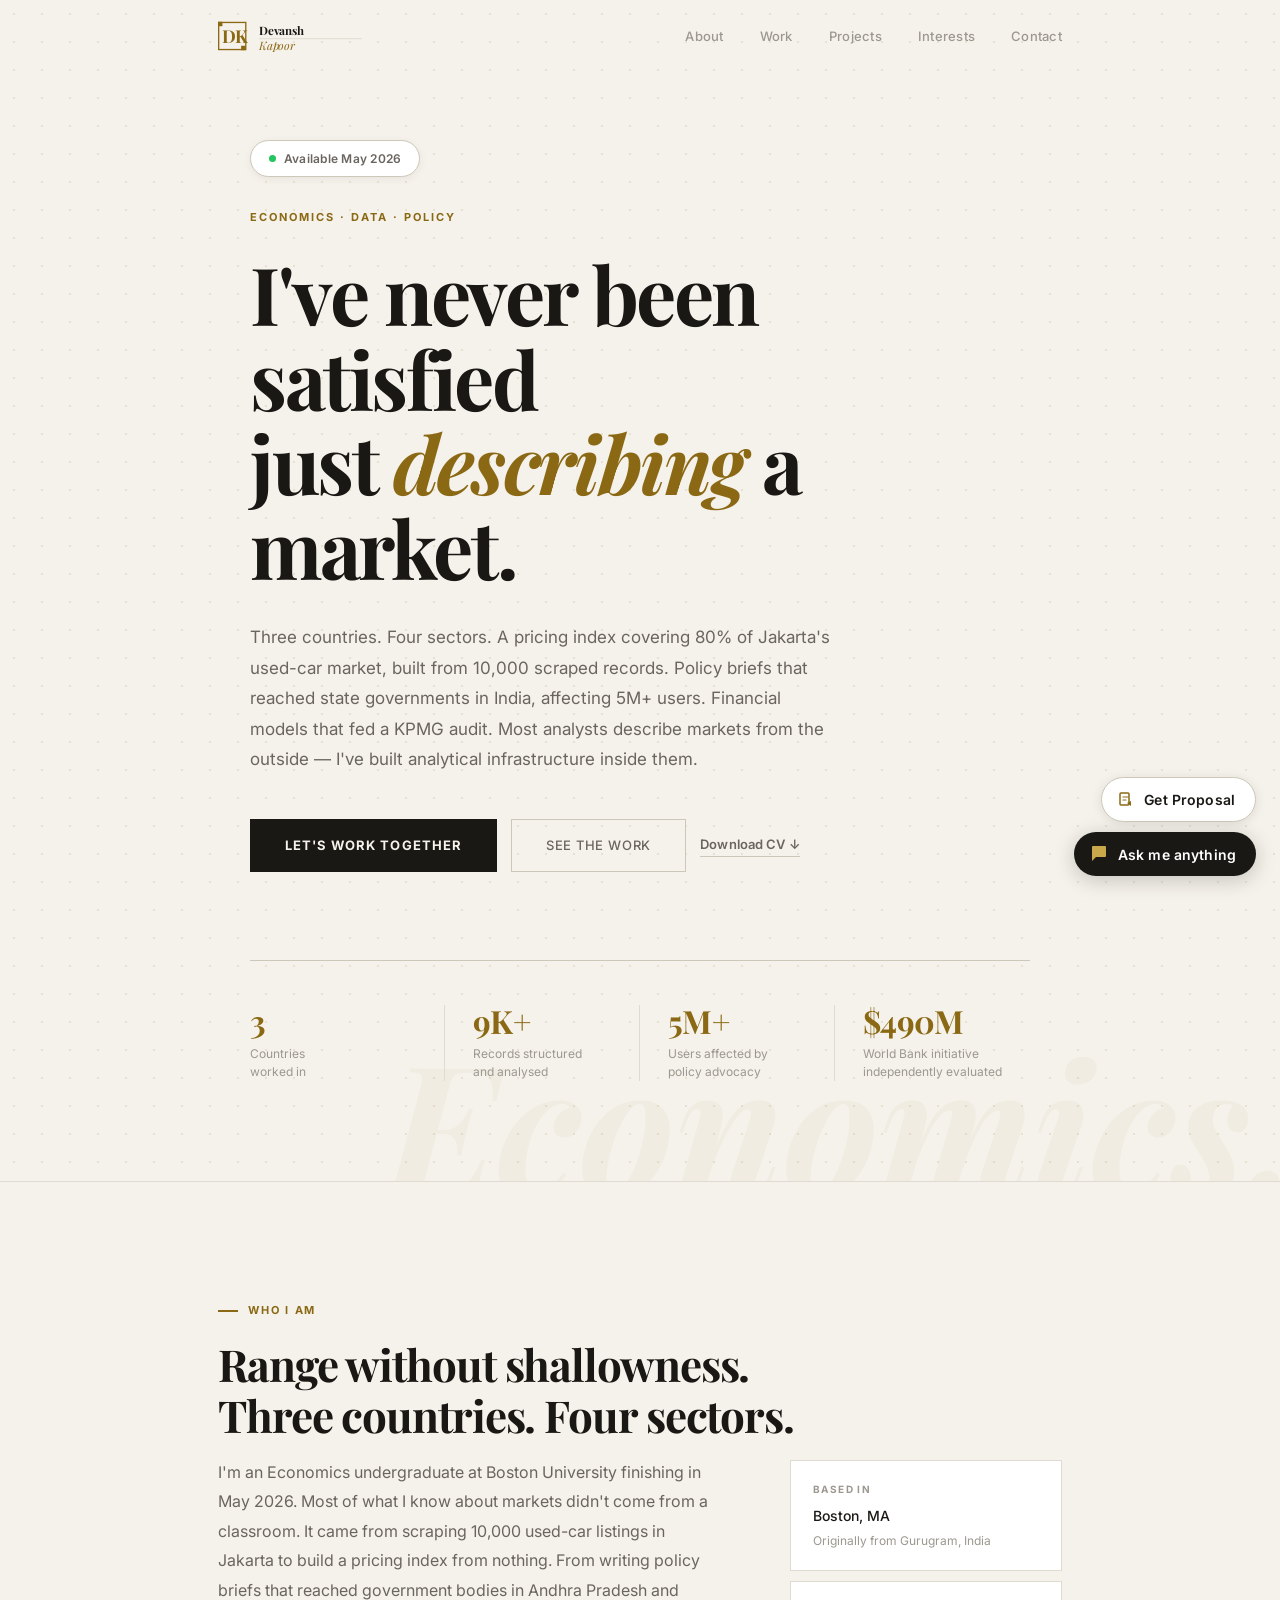
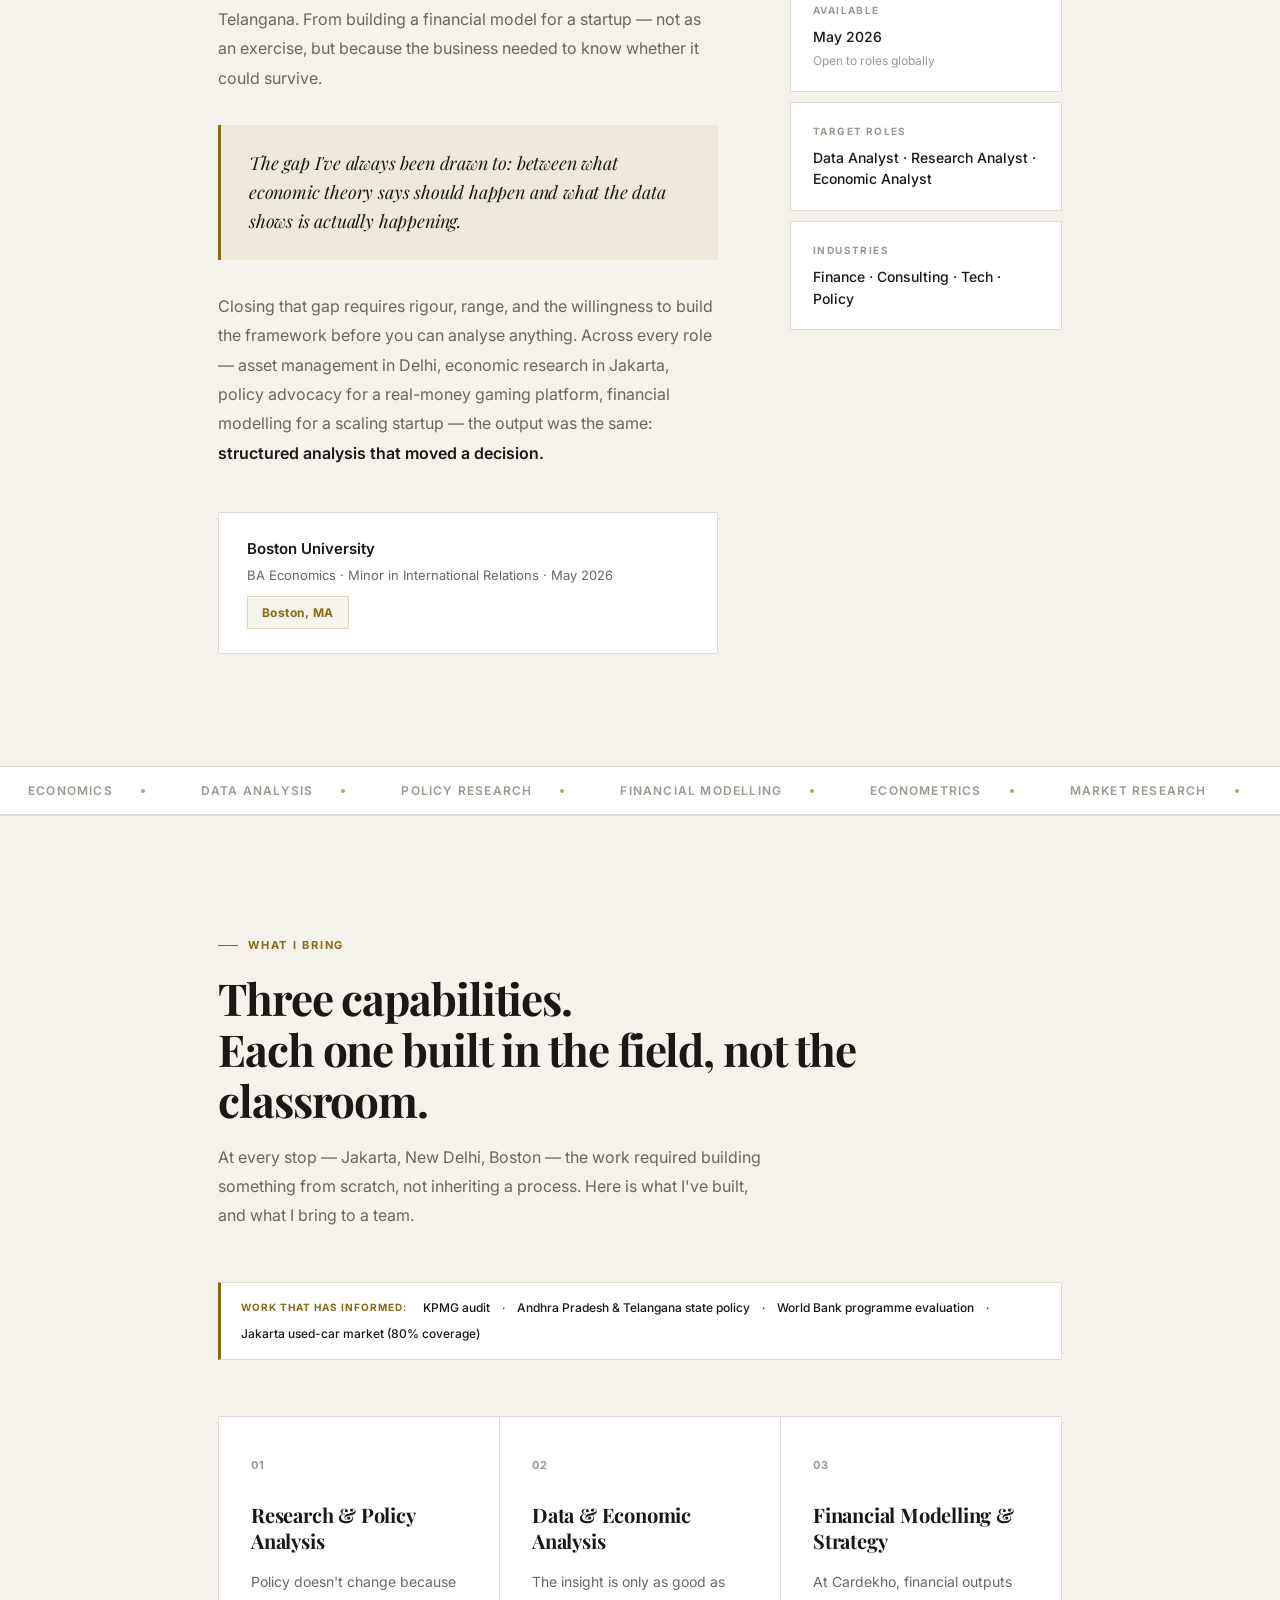
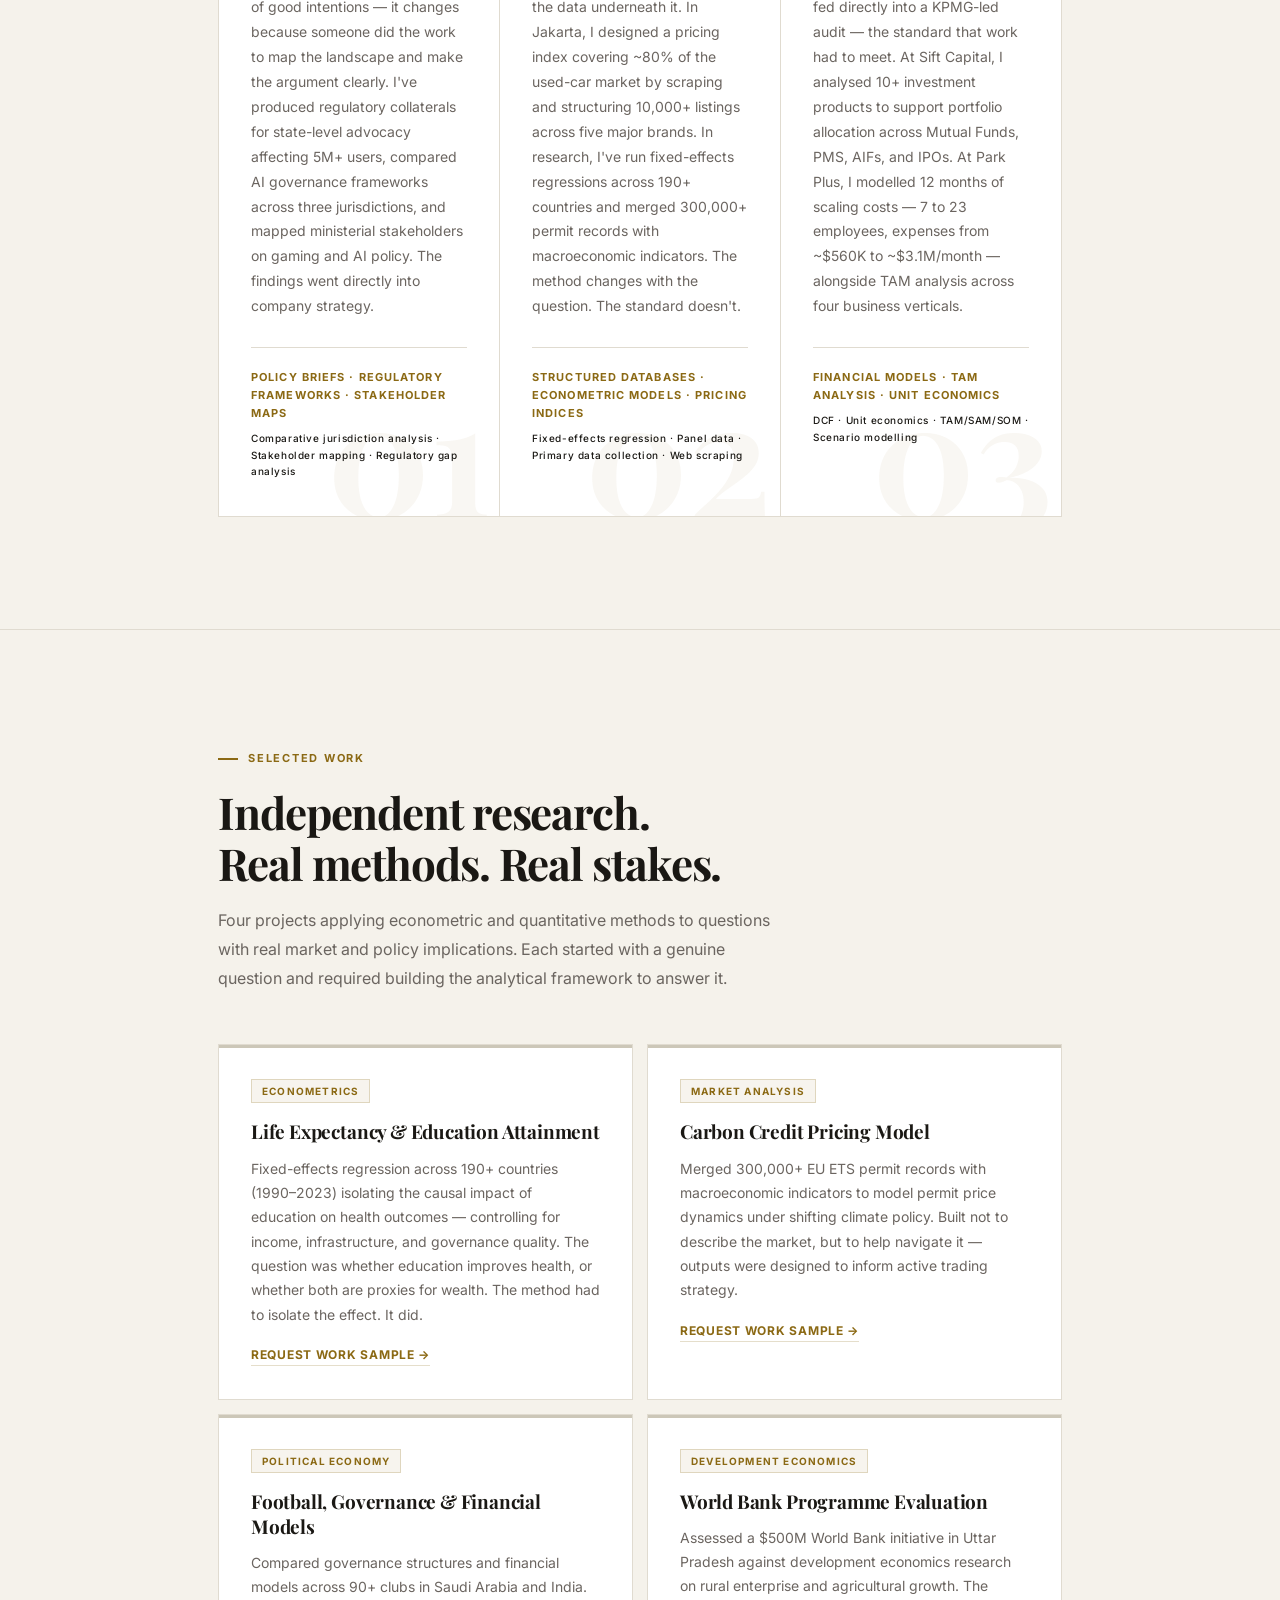
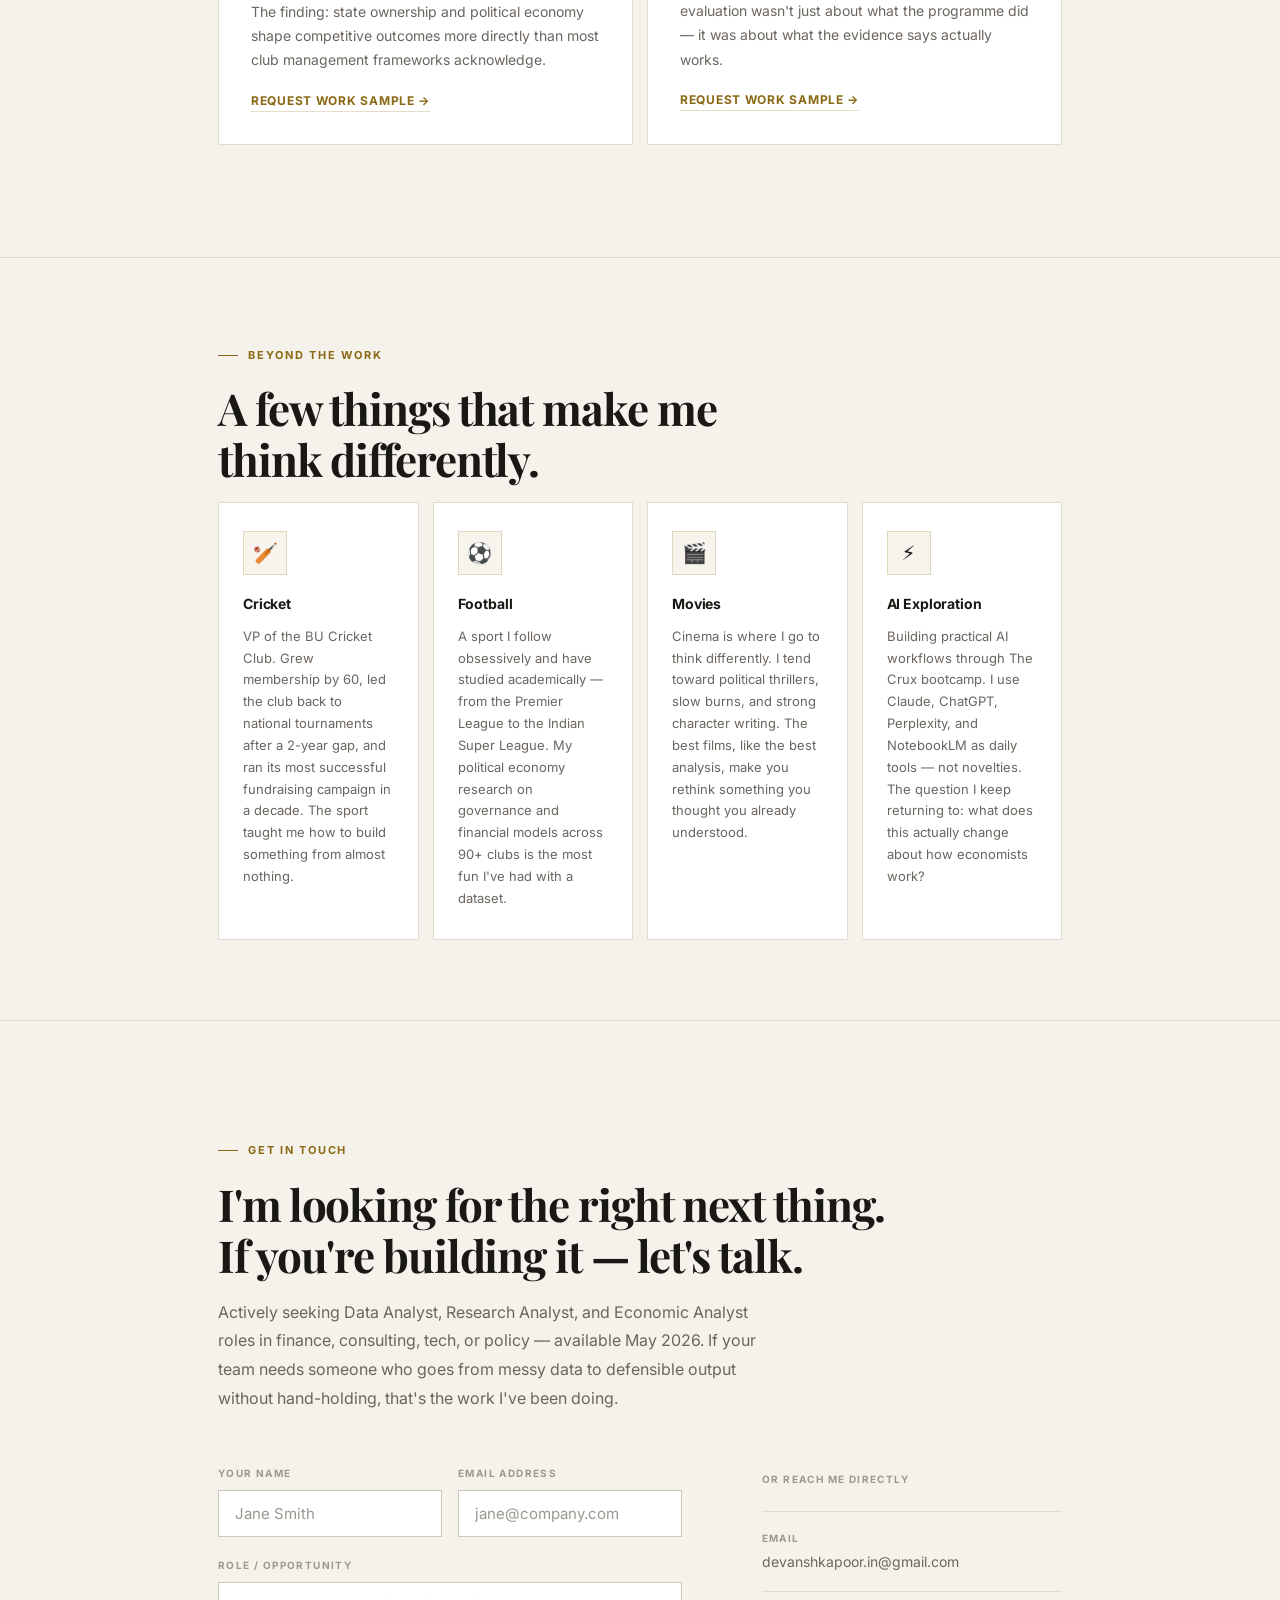
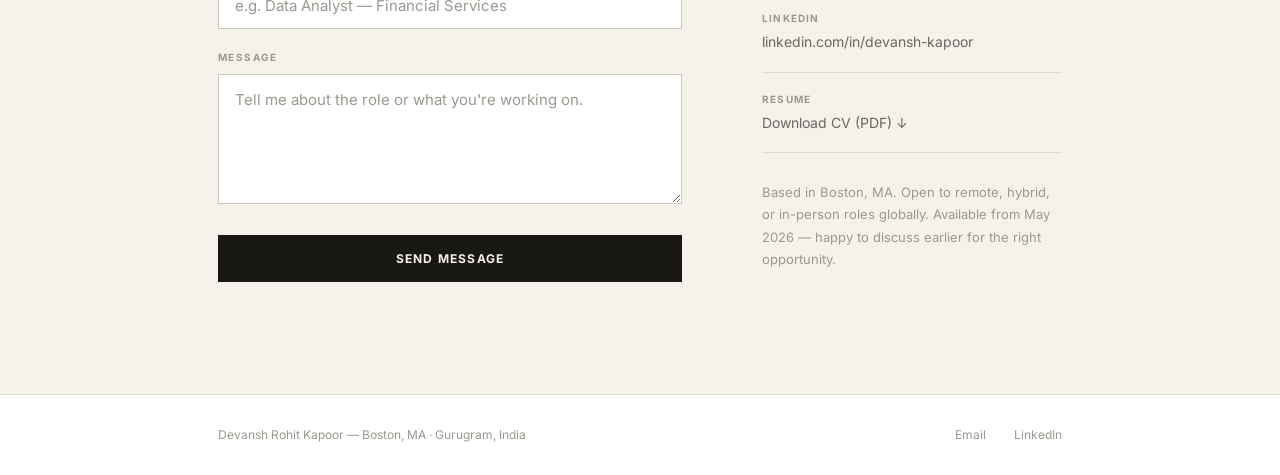
==== commit 929d0733: "Research-informed polish" ====
--- a/index.html
+++ b/index.html
@@ -73,9 +73,11 @@
         </h1>
 
         <p class="hero-sub fade-up">
-          Three countries. Four sectors. Databases built from scratch, policy briefs that
-          reached state governments, financial models that survived KPMG audits. I don't
-          just report the findings — I build the framework that makes the finding possible.
+          Three countries. Four sectors. A pricing index covering 80% of Jakarta's used-car
+          market, built from 10,000 scraped records. Policy briefs that reached state
+          governments in India, affecting 5M+ users. Financial models that fed a KPMG audit.
+          Most analysts describe markets from the outside — I've built analytical infrastructure
+          inside them.
         </p>
 
         <div class="hero-ctas fade-up">
@@ -209,6 +211,17 @@
         to a team.
       </p>
 
+      <div class="credibility-strip fade-up">
+        <span class="cred-label">Work that has informed:</span>
+        <span class="cred-item">KPMG audit</span>
+        <span class="cred-sep">·</span>
+        <span class="cred-item">Andhra Pradesh &amp; Telangana state policy</span>
+        <span class="cred-sep">·</span>
+        <span class="cred-item">World Bank programme evaluation</span>
+        <span class="cred-sep">·</span>
+        <span class="cred-item">Jakarta used-car market (80% coverage)</span>
+      </div>
+
       <div class="services-grid stagger">
         <div class="service-card" data-num="01">
           <div class="service-num">01</div>
@@ -222,6 +235,7 @@
             strategy.
           </p>
           <div class="service-output">Policy briefs &middot; Regulatory frameworks &middot; Stakeholder maps</div>
+          <div class="service-method">Comparative jurisdiction analysis &middot; Stakeholder mapping &middot; Regulatory gap analysis</div>
         </div>
 
         <div class="service-card" data-num="02">
@@ -236,19 +250,21 @@
             doesn't.
           </p>
           <div class="service-output">Structured databases &middot; Econometric models &middot; Pricing indices</div>
+          <div class="service-method">Fixed-effects regression &middot; Panel data &middot; Primary data collection &middot; Web scraping</div>
         </div>
 
         <div class="service-card" data-num="03">
           <div class="service-num">03</div>
           <h3 class="service-title">Financial Modelling &amp; Strategy</h3>
           <p class="service-body">
-            At Sift Capital, I analysed 10+ investment products to support portfolio
-            allocation across Mutual Funds, PMS, AIFs, and IPOs. At Park Plus, I modelled
-            12 months of scaling costs — 7 to 23 employees, expenses from ~$560K to
-            ~$3.1M/month — alongside TAM analysis across four business verticals. At
-            Cardekho, outputs fed directly into a KPMG-led audit.
+            At Cardekho, financial outputs fed directly into a KPMG-led audit — the standard
+            that work had to meet. At Sift Capital, I analysed 10+ investment products to
+            support portfolio allocation across Mutual Funds, PMS, AIFs, and IPOs. At Park
+            Plus, I modelled 12 months of scaling costs — 7 to 23 employees, expenses from
+            ~$560K to ~$3.1M/month — alongside TAM analysis across four business verticals.
           </p>
           <div class="service-output">Financial models &middot; TAM analysis &middot; Unit economics</div>
+          <div class="service-method">DCF &middot; Unit economics &middot; TAM/SAM/SOM &middot; Scenario modelling</div>
         </div>
       </div>
     </div>
--- a/styles.css
+++ b/styles.css
@@ -673,6 +673,50 @@
   z-index: 1;
 }
 
+.service-method {
+  font-size: 10px;
+  font-weight: 500;
+  letter-spacing: 0.06em;
+  color: var(--text-muted);
+  margin-top: 8px;
+  line-height: 1.65;
+  position: relative;
+  z-index: 1;
+}
+
+.credibility-strip {
+  display: flex;
+  flex-wrap: wrap;
+  align-items: center;
+  gap: 8px 12px;
+  padding: 16px 20px;
+  background: var(--surface);
+  border: 1px solid var(--border);
+  border-left: 3px solid var(--accent);
+  margin-bottom: 56px;
+  font-size: 12px;
+  line-height: 1.5;
+}
+
+.cred-label {
+  font-weight: 700;
+  font-size: 10px;
+  letter-spacing: 0.1em;
+  text-transform: uppercase;
+  color: var(--accent);
+  margin-right: 4px;
+}
+
+.cred-item {
+  font-size: 12px;
+  color: var(--text);
+  font-weight: 500;
+}
+
+.cred-sep {
+  color: var(--text-muted);
+}
+
 /* ── 11. Projects ────────────────────────────────────────────────────────── */
 .projects-grid {
   display: grid;
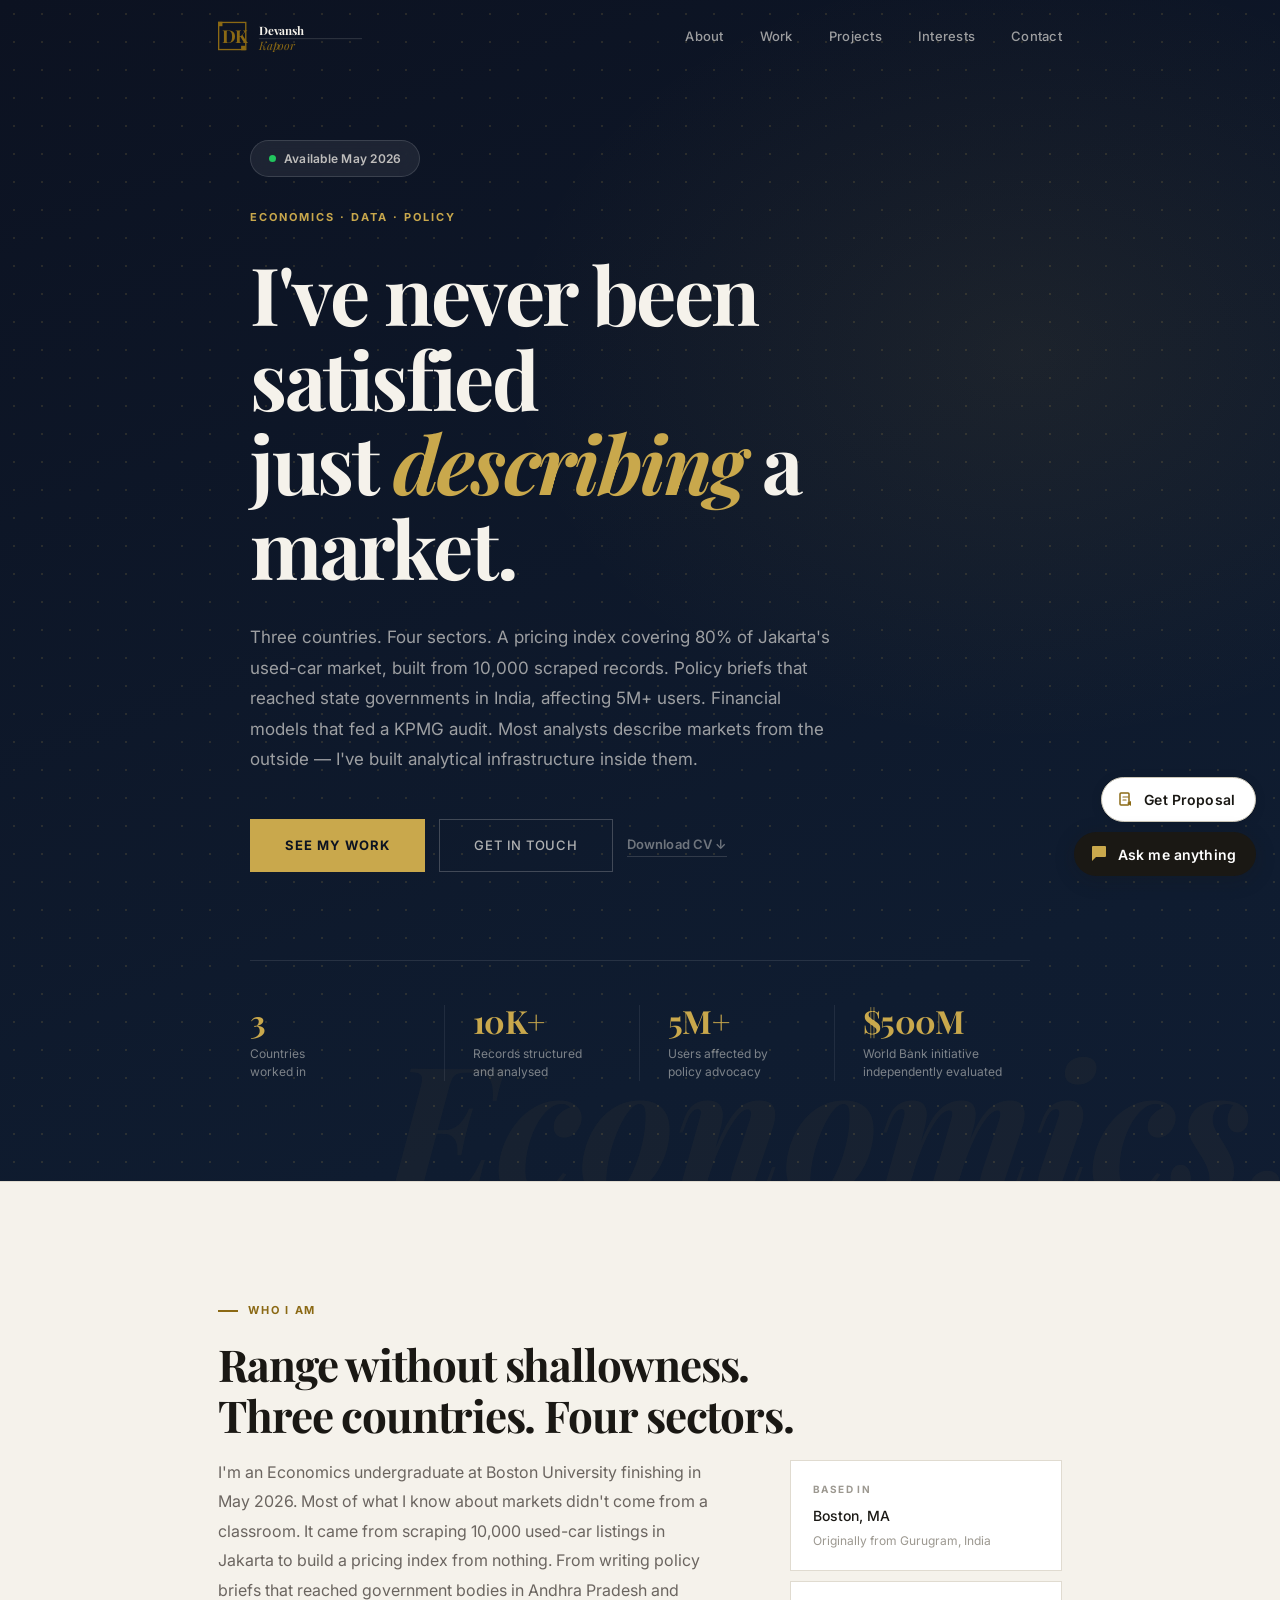
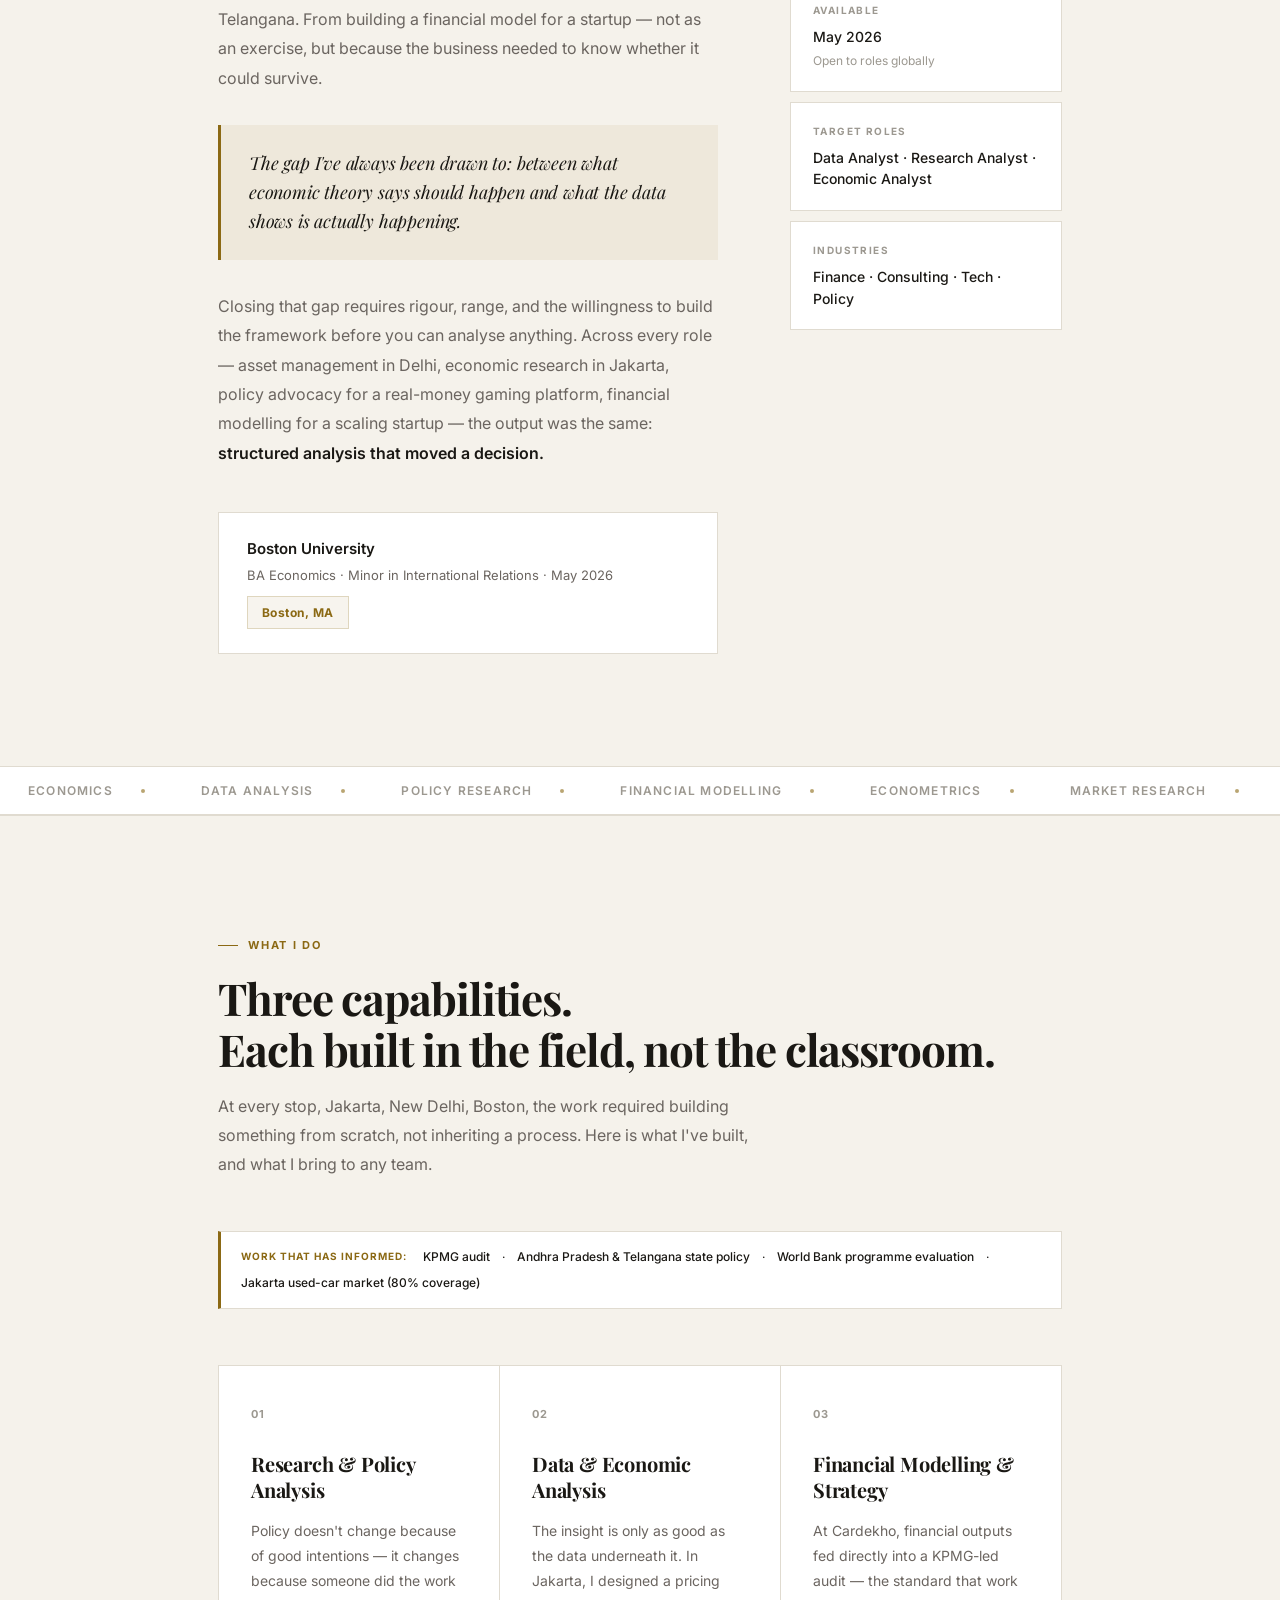
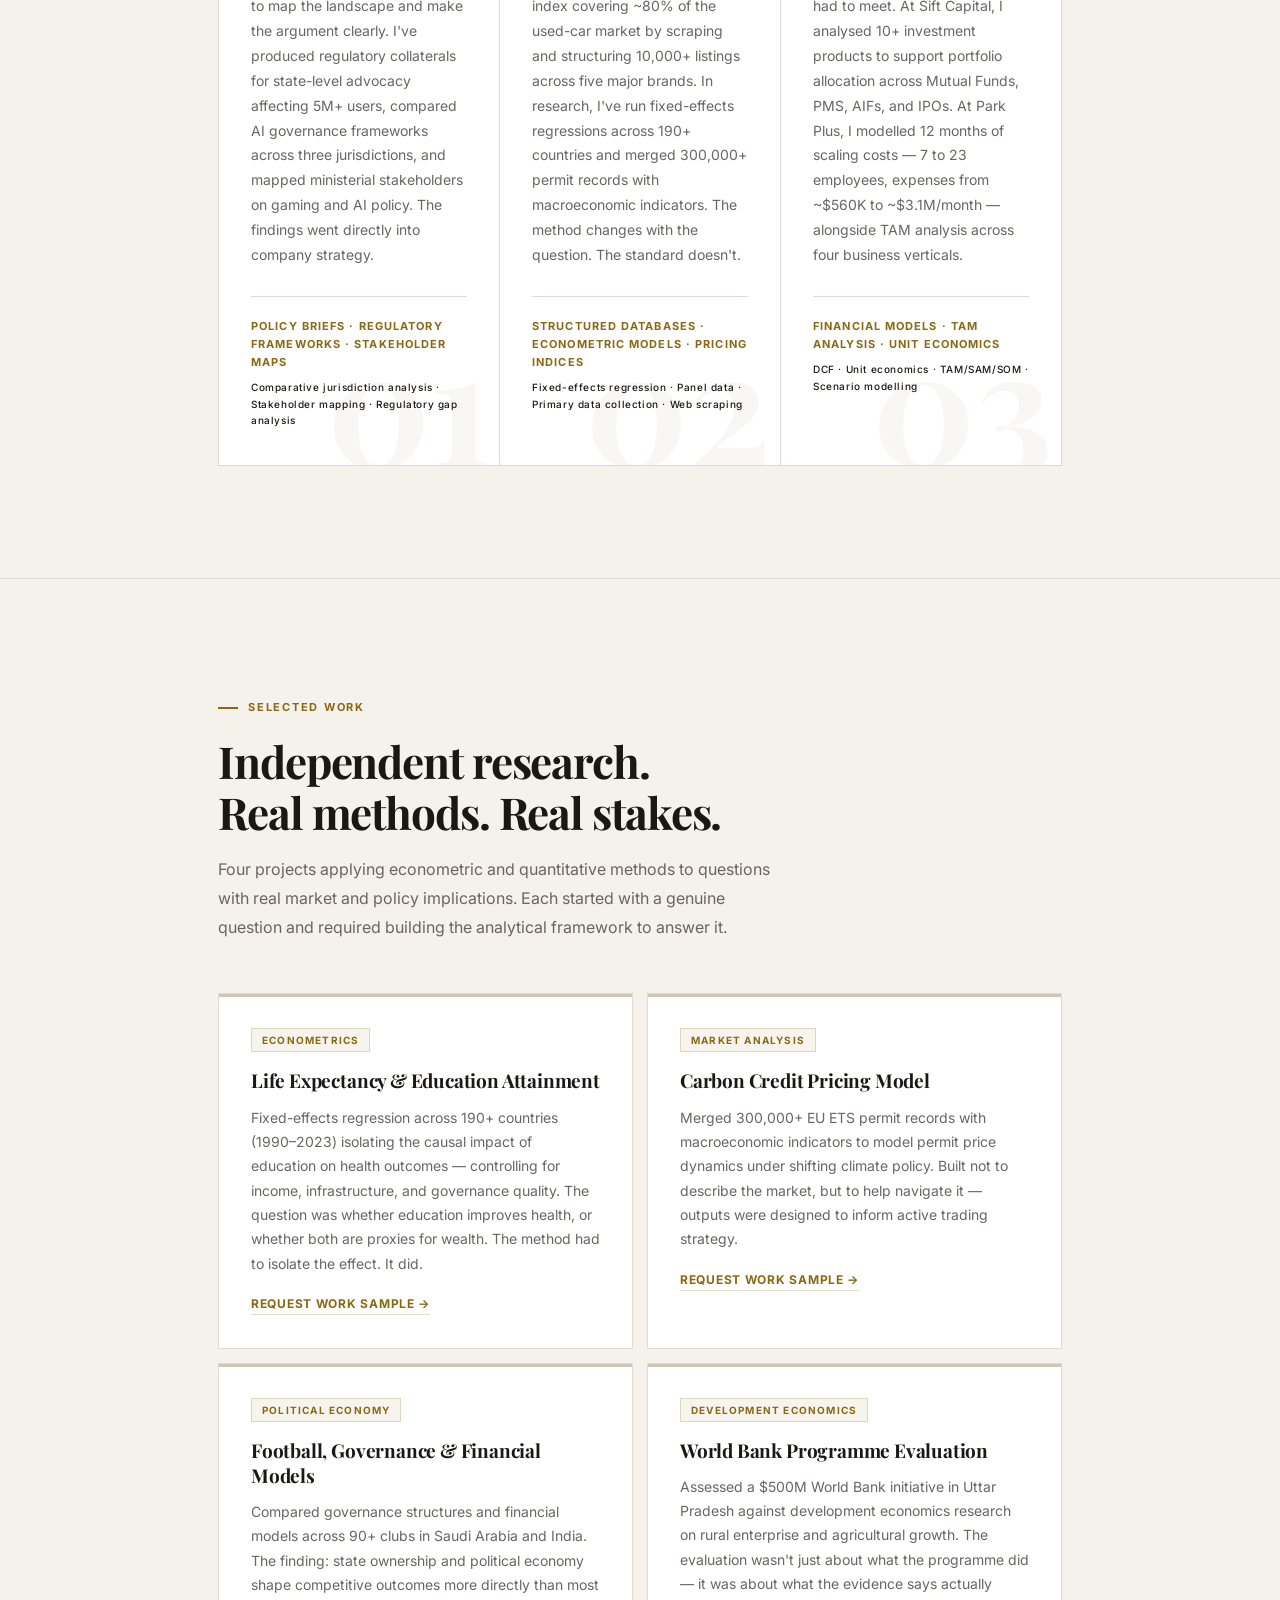
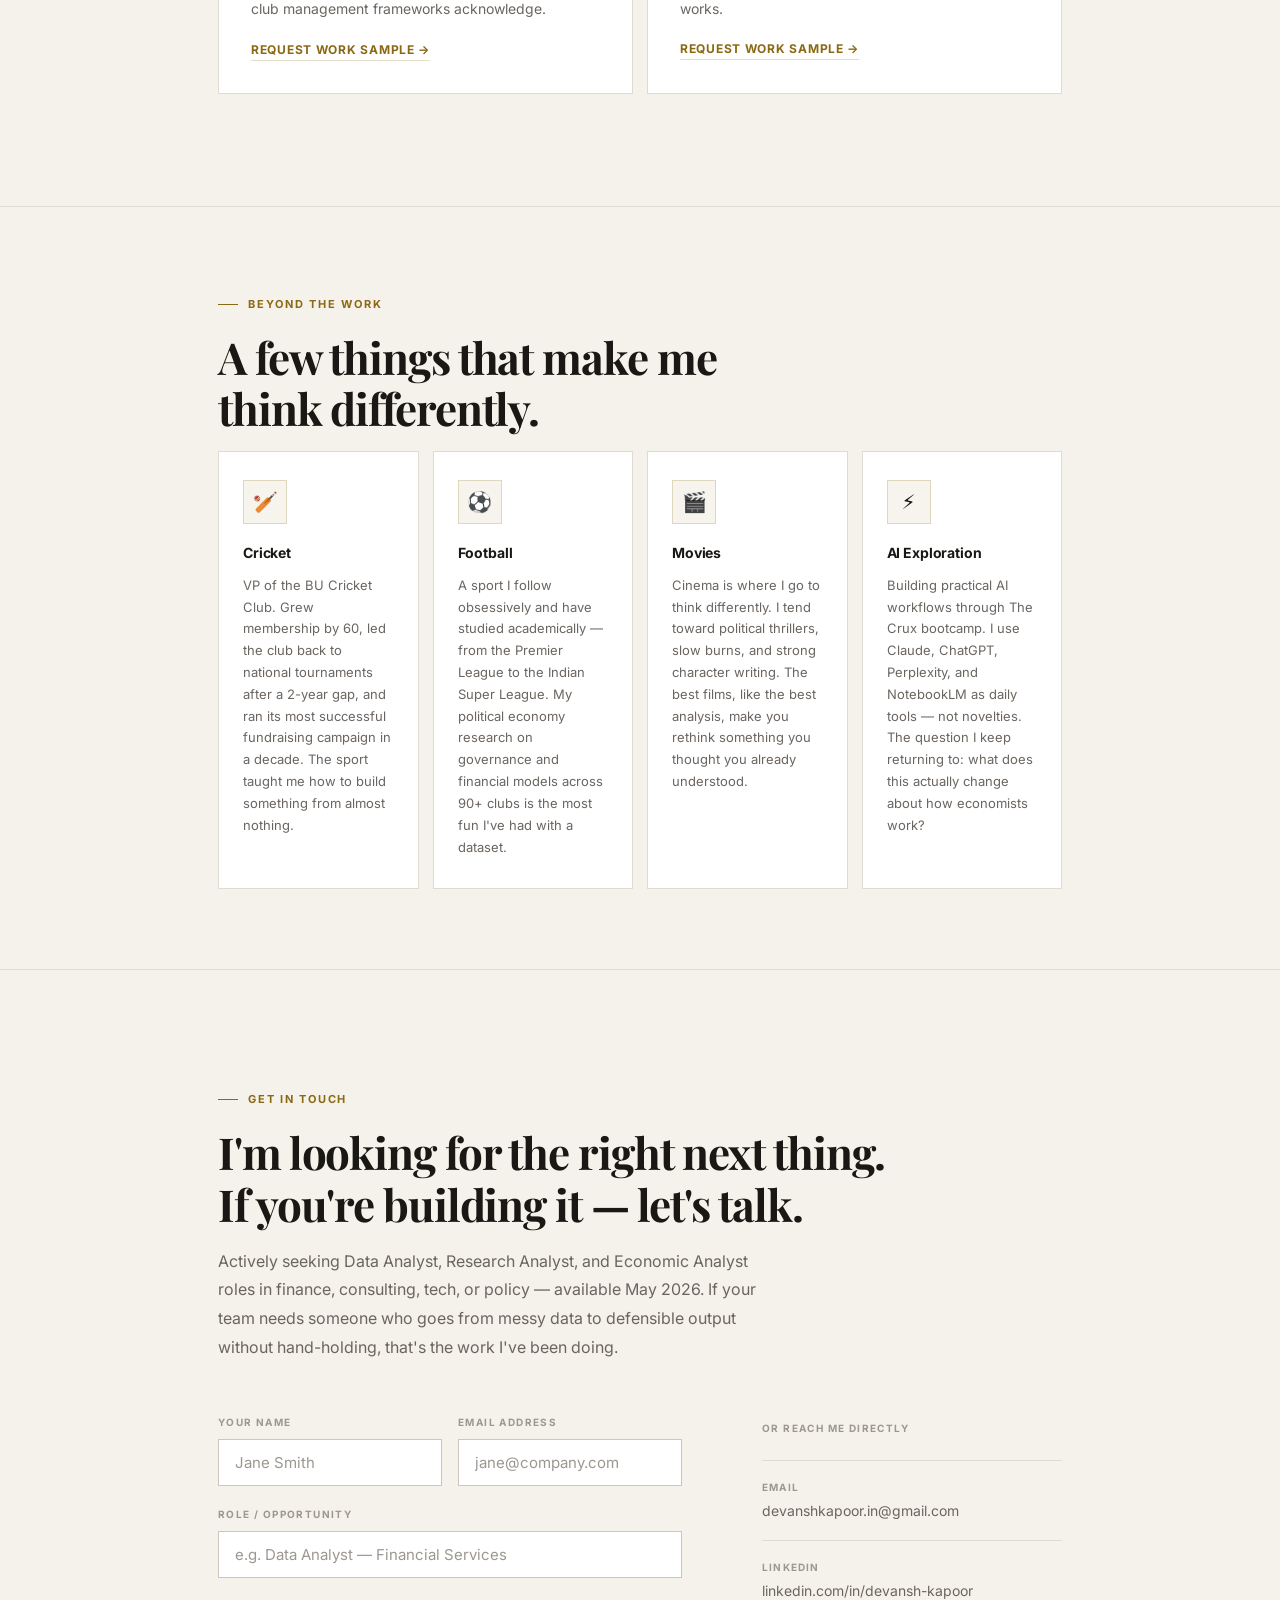
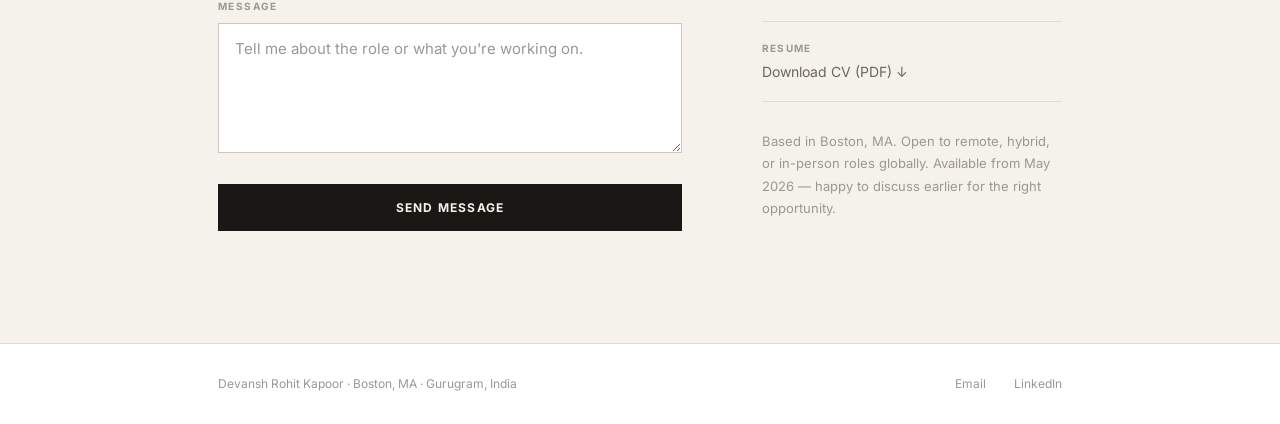
==== commit 30492b64: "Redesign hero to dark navy, reframe site as portfolio - Hero section: deep navy gradient background " ====
--- a/index.html
+++ b/index.html
@@ -81,8 +81,8 @@
         </p>
 
         <div class="hero-ctas fade-up">
-          <a href="#contact" class="btn-primary">Let's work together</a>
-          <a href="#services" class="btn-secondary">See the work</a>
+          <a href="#projects" class="btn-primary">See my work</a>
+          <a href="#contact" class="btn-secondary">Get in touch</a>
           <!-- Drop Devansh_Kapoor_CV.pdf into my-site/ to activate this link -->
           <a href="./Devansh_Kapoor_CV.pdf" download class="btn-text">
             Download CV ↓
@@ -203,12 +203,12 @@
   <!-- ── Services ── -->
   <section id="services">
     <div class="wrap">
-      <p class="s-label fade-up">What I Bring</p>
-      <h2 class="s-title fade-up">Three capabilities.<br>Each one built in the field, not the classroom.</h2>
+      <p class="s-label fade-up">What I Do</p>
+      <h2 class="s-title fade-up">Three capabilities.<br>Each built in the field, not the classroom.</h2>
       <p class="s-intro fade-up">
-        At every stop — Jakarta, New Delhi, Boston — the work required building something
+        At every stop, Jakarta, New Delhi, Boston, the work required building something
         from scratch, not inheriting a process. Here is what I've built, and what I bring
-        to a team.
+        to any team.
       </p>
 
       <div class="credibility-strip fade-up">
@@ -531,7 +531,7 @@
   <!-- ── Footer ── -->
   <footer>
     <div class="footer-inner">
-      <span class="footer-copy">Devansh Rohit Kapoor &mdash; Boston, MA &middot; Gurugram, India</span>
+      <span class="footer-copy">Devansh Rohit Kapoor &middot; Boston, MA &middot; Gurugram, India</span>
       <div class="footer-links">
         <a href="mailto:devanshkapoor.in@gmail.com">Email</a>
         <a href="https://linkedin.com/in/devansh-kapoor-2b444b213" target="_blank" rel="noopener noreferrer">LinkedIn</a>
@@ -902,7 +902,6 @@
             progressFill.style.width = '100%';
             progressLabel.textContent = 'Complete';
             freezeInput();
-            // Fire proposal to backend (best-effort)
             fetch('/api/generate-proposal', {
               method: 'POST',
               headers: { 'Content-Type': 'application/json' },
@@ -921,6 +920,7 @@
       sendBtn.addEventListener('click', sendAnswer);
       inputEl.addEventListener('keydown', (e) => { if (e.key === 'Enter' && !e.shiftKey) { e.preventDefault(); sendAnswer(); } });
     })();
+
   </script>
 
 </body>
--- a/styles.css
+++ b/styles.css
@@ -1,6 +1,6 @@
 /* ==========================================================================
    styles.css — Devansh Kapoor Portfolio
-   Design: Editorial Light
+   Design: Editorial · Dark Hero
    ========================================================================== */
 
 /* ── 1. Design Tokens ────────────────────────────────────────────────────── */
@@ -103,7 +103,6 @@
 }
 
 /* ── 5. Buttons ──────────────────────────────────────────────────────────── */
-/* Text-style download link used in hero CTAs */
 .btn-text {
   display: inline-flex;
   align-items: center;
@@ -119,7 +118,6 @@
 }
 
 .btn-text:hover { color: var(--accent); border-color: var(--accent); }
-
 
 .btn-primary {
   display: inline-block;
@@ -164,6 +162,35 @@
   transform: translateY(-2px);
 }
 
+/* Hero-specific button overrides (dark background) */
+.hero-ctas .btn-primary {
+  background: #c9a84c;
+  color: #0c1221;
+  border-color: #c9a84c;
+}
+.hero-ctas .btn-primary:hover {
+  background: transparent;
+  color: #c9a84c;
+  box-shadow: 0 8px 28px rgba(201, 168, 76, 0.25);
+}
+.hero-ctas .btn-secondary {
+  color: rgba(245, 242, 235, 0.7);
+  border-color: rgba(245, 242, 235, 0.22);
+}
+.hero-ctas .btn-secondary:hover {
+  color: #f5f2eb;
+  border-color: rgba(245, 242, 235, 0.5);
+  transform: translateY(-2px);
+}
+.hero-ctas .btn-text {
+  color: rgba(245, 242, 235, 0.42);
+  border-bottom-color: rgba(245, 242, 235, 0.15);
+}
+.hero-ctas .btn-text:hover {
+  color: #c9a84c;
+  border-bottom-color: #c9a84c;
+}
+
 /* ── 6. Nav ──────────────────────────────────────────────────────────────── */
 #nav {
   position: fixed;
@@ -227,6 +254,14 @@
 
 .nav-links a:hover { color: var(--text); }
 .nav-links a:hover::after { transform: scaleX(1); }
+
+/* Nav over dark hero */
+#nav:not(.scrolled) .nav-links a { color: rgba(245, 242, 235, 0.62); }
+#nav:not(.scrolled) .nav-links a:hover { color: #f5f2eb; }
+#nav:not(.scrolled) .nav-links a::after { background: #c9a84c; }
+#nav:not(.scrolled) .nav-hamburger span { background: rgba(245, 242, 235, 0.7); }
+#nav:not(.scrolled) .nav-logo svg text:nth-of-type(2) { fill: #f5f2eb; }
+#nav:not(.scrolled) .nav-logo svg line { stroke: rgba(245, 242, 235, 0.18); }
 
 /* Hamburger */
 .nav-hamburger {
@@ -284,6 +319,11 @@
 .nav-mobile a:hover { color: var(--accent); }
 
 /* ── 7. Hero ─────────────────────────────────────────────────────────────── */
+@keyframes hero-gradient-shift {
+  0%, 100% { background-position: 0% 0%; }
+  50%       { background-position: 100% 100%; }
+}
+
 #hero {
   min-height: 100svh;
   display: flex;
@@ -292,15 +332,26 @@
   border-top: none;
   position: relative;
   overflow: hidden;
-}
-
-/* Dot-grid background */
+  background: linear-gradient(
+    160deg,
+    #0c1221 0%,
+    #0f1c30 40%,
+    #121e35 70%,
+    #0a1428 100%
+  );
+  background-size: 200% 200%;
+  animation: hero-gradient-shift 20s ease infinite;
+}
+
+/* Dot-grid + ambient gold glow */
 #hero::before {
   content: '';
   position: absolute;
   inset: 0;
-  background-image: radial-gradient(circle, rgba(139, 105, 20, 0.13) 1px, transparent 1px);
-  background-size: 28px 28px;
+  background-image:
+    radial-gradient(ellipse 800px 600px at 80% 30%, rgba(201, 168, 76, 0.08) 0%, transparent 65%),
+    radial-gradient(circle, rgba(201, 168, 76, 0.15) 1px, transparent 1px);
+  background-size: auto, 28px 28px;
   pointer-events: none;
   z-index: 0;
 }
@@ -315,7 +366,7 @@
   font-size: clamp(80px, 16vw, 180px);
   font-weight: 700;
   font-style: italic;
-  color: rgba(139, 105, 20, 0.04);
+  color: rgba(201, 168, 76, 0.045);
   line-height: 1;
   pointer-events: none;
   user-select: none;
@@ -330,16 +381,17 @@
   display: inline-flex;
   align-items: center;
   gap: 8px;
-  background: var(--surface);
-  border: 1px solid var(--border-2);
+  background: rgba(255, 255, 255, 0.07);
+  border: 1px solid rgba(255, 255, 255, 0.13);
   padding: 8px 18px;
   border-radius: 100px;
   font-size: 12px;
   font-weight: 600;
-  color: var(--text-2);
+  color: rgba(245, 242, 235, 0.75);
   margin-bottom: 32px;
   letter-spacing: 0.02em;
-  box-shadow: 0 2px 8px rgba(26, 24, 20, 0.06);
+  backdrop-filter: blur(8px);
+  -webkit-backdrop-filter: blur(8px);
 }
 
 .badge-dot {
@@ -362,7 +414,7 @@
   font-weight: 700;
   letter-spacing: 0.18em;
   text-transform: uppercase;
-  color: var(--accent);
+  color: #c9a84c;
   margin-bottom: 24px;
 }
 
@@ -371,19 +423,19 @@
   font-size: clamp(42px, 7vw, 80px);
   line-height: 1.06;
   letter-spacing: -0.03em;
-  color: var(--text);
+  color: #f5f2eb;
   margin-bottom: 32px;
   max-width: 760px;
 }
 
 .hero-h1 em {
   font-style: italic;
-  color: var(--accent);
+  color: #c9a84c;
 }
 
 .hero-sub {
   font-size: 17px;
-  color: var(--text-2);
+  color: rgba(245, 242, 235, 0.62);
   line-height: 1.8;
   max-width: 580px;
   margin-bottom: 44px;
@@ -400,13 +452,13 @@
 .hero-stats {
   display: grid;
   grid-template-columns: repeat(4, 1fr);
-  border-top: 1px solid var(--border-2);
+  border-top: 1px solid rgba(255, 255, 255, 0.1);
   padding-top: 44px;
 }
 
 .stat-item {
   padding: 0 28px;
-  border-right: 1px solid var(--border);
+  border-right: 1px solid rgba(255, 255, 255, 0.08);
 }
 
 .stat-item:first-child { padding-left: 0; }
@@ -416,7 +468,7 @@
   font-family: var(--serif);
   font-size: 32px;
   font-weight: 700;
-  color: var(--accent);
+  color: #c9a84c;
   line-height: 1;
   letter-spacing: -0.02em;
   margin-bottom: 8px;
@@ -424,7 +476,7 @@
 
 .stat-label {
   font-size: 12px;
-  color: var(--text-3);
+  color: rgba(245, 242, 235, 0.48);
   line-height: 1.5;
 }
 
@@ -1103,7 +1155,7 @@
 
   .stat-item { padding: 0; border-right: none; }
   .stat-item:nth-child(odd)  { padding-right: 16px; }
-  .stat-item:nth-child(even) { padding-left: 16px; border-left: 1px solid var(--border); }
+  .stat-item:nth-child(even) { padding-left: 16px; border-left: 1px solid rgba(255, 255, 255, 0.08); }
 
   .edu-strip { flex-direction: column; align-items: flex-start; }
   .form-row  { grid-template-columns: 1fr; }
@@ -1119,7 +1171,7 @@
 }
 
 /* ==========================================================================
-   Widgets (Chat + Proposal)
+   Chat Widget
    ========================================================================== */
 
 #widgets-root {
@@ -1148,7 +1200,7 @@
   transform: translateY(8px);
 }
 
-/* ── Toggle buttons ── */
+/* ── Toggle button ── */
 .cw-toggle {
   display: inline-flex;
   align-items: center;
@@ -1192,7 +1244,7 @@
   display: flex;
   align-items: center;
   flex-shrink: 0;
-  color: var(--gold, #c9a84c);
+  color: #c9a84c;
   transition: transform 0.3s var(--ease);
 }
 
@@ -1201,7 +1253,7 @@
 
 .cw-toggle-label { white-space: nowrap; }
 
-/* ── Chat / Proposal windows (shared) ── */
+/* ── Chat window ── */
 .cw-window {
   width: 360px;
   max-height: 520px;
@@ -1213,7 +1265,6 @@
   flex-direction: column;
   overflow: hidden;
 
-  /* Hidden by default */
   opacity: 0;
   transform: translateY(12px) scale(0.97);
   pointer-events: none;
